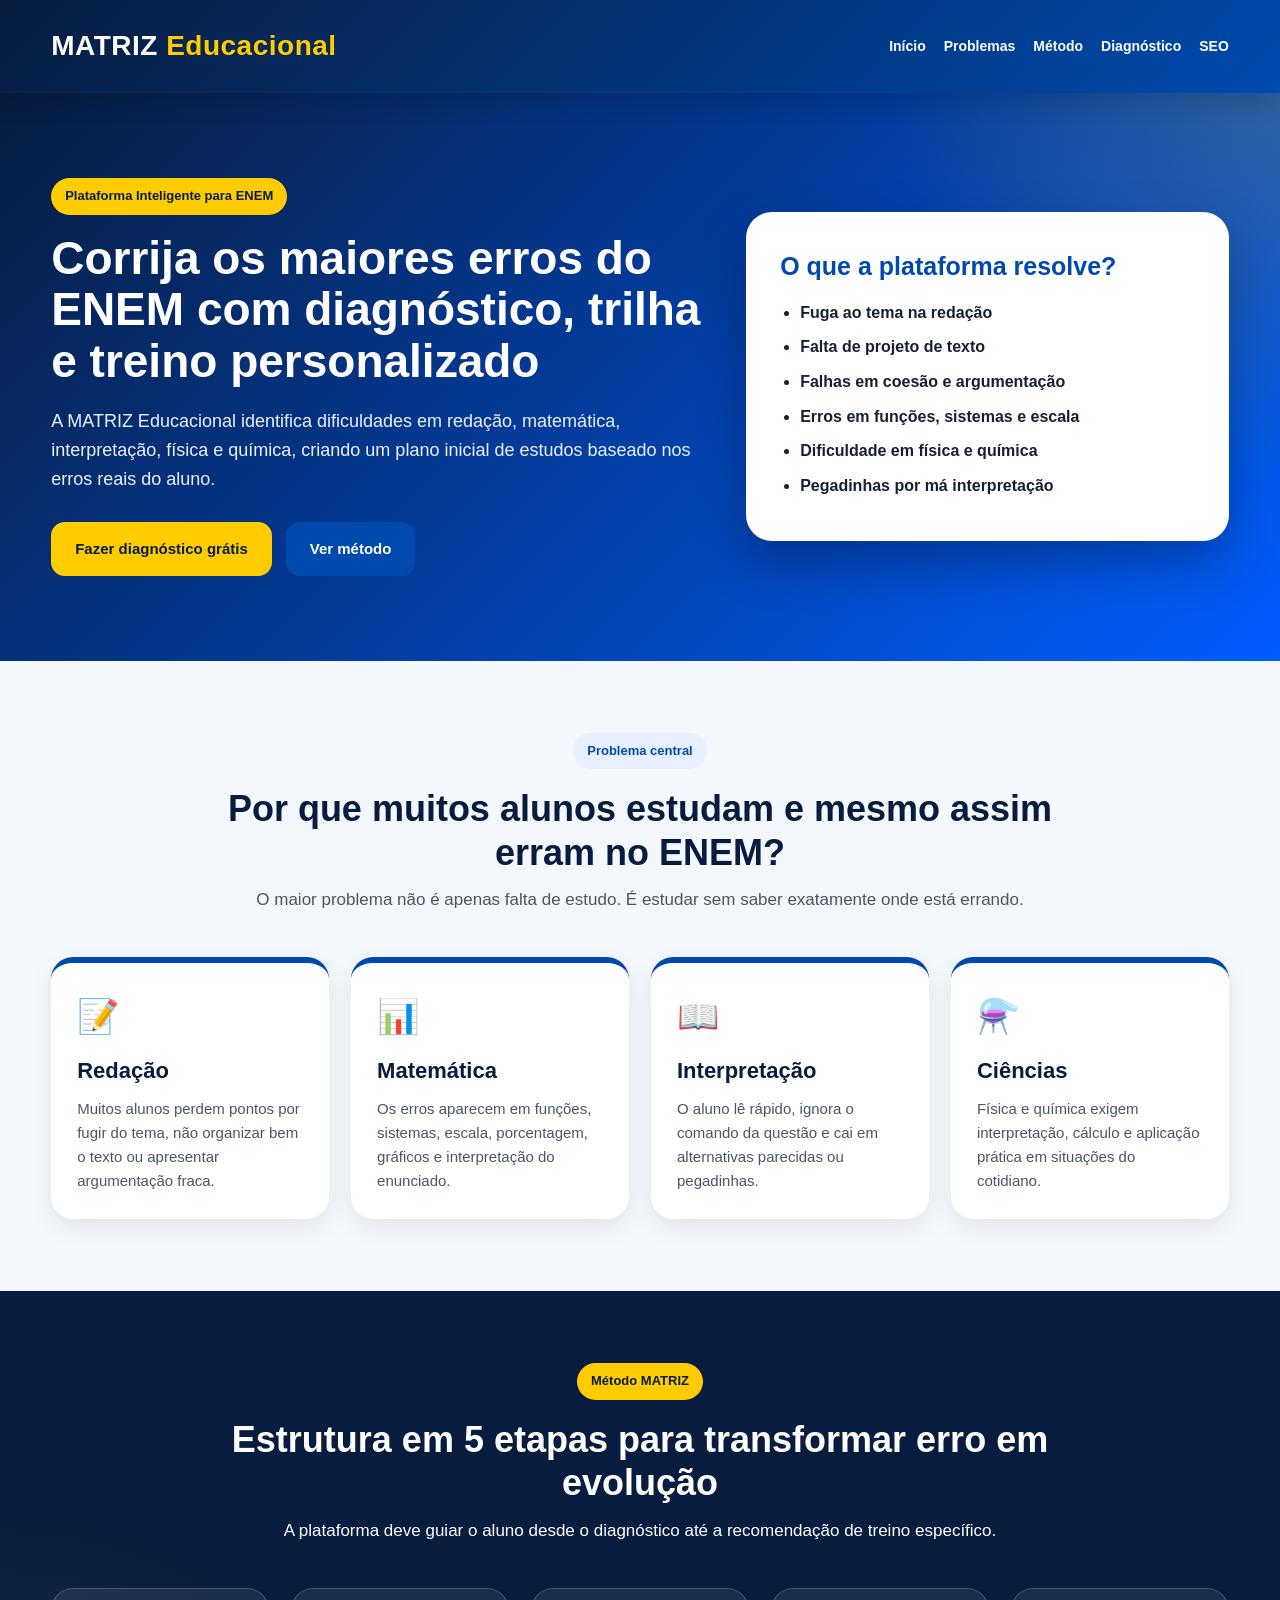
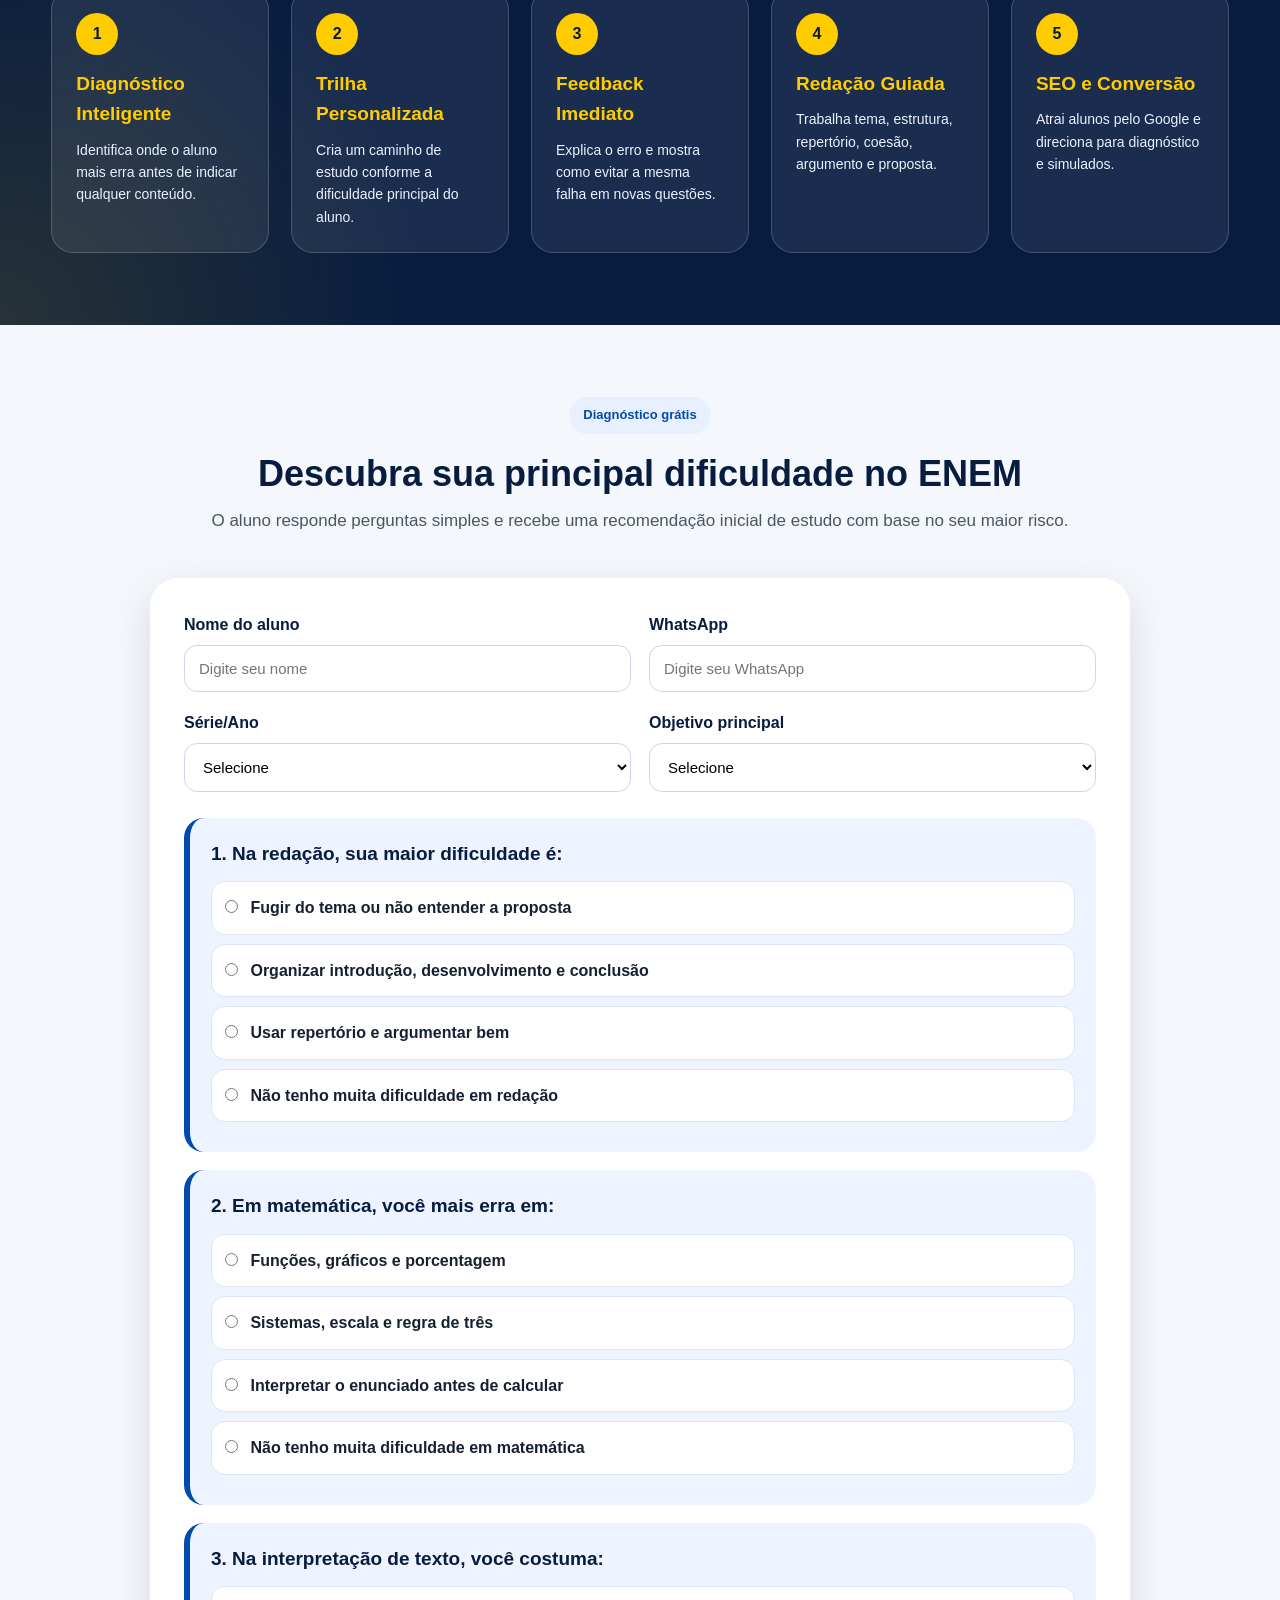
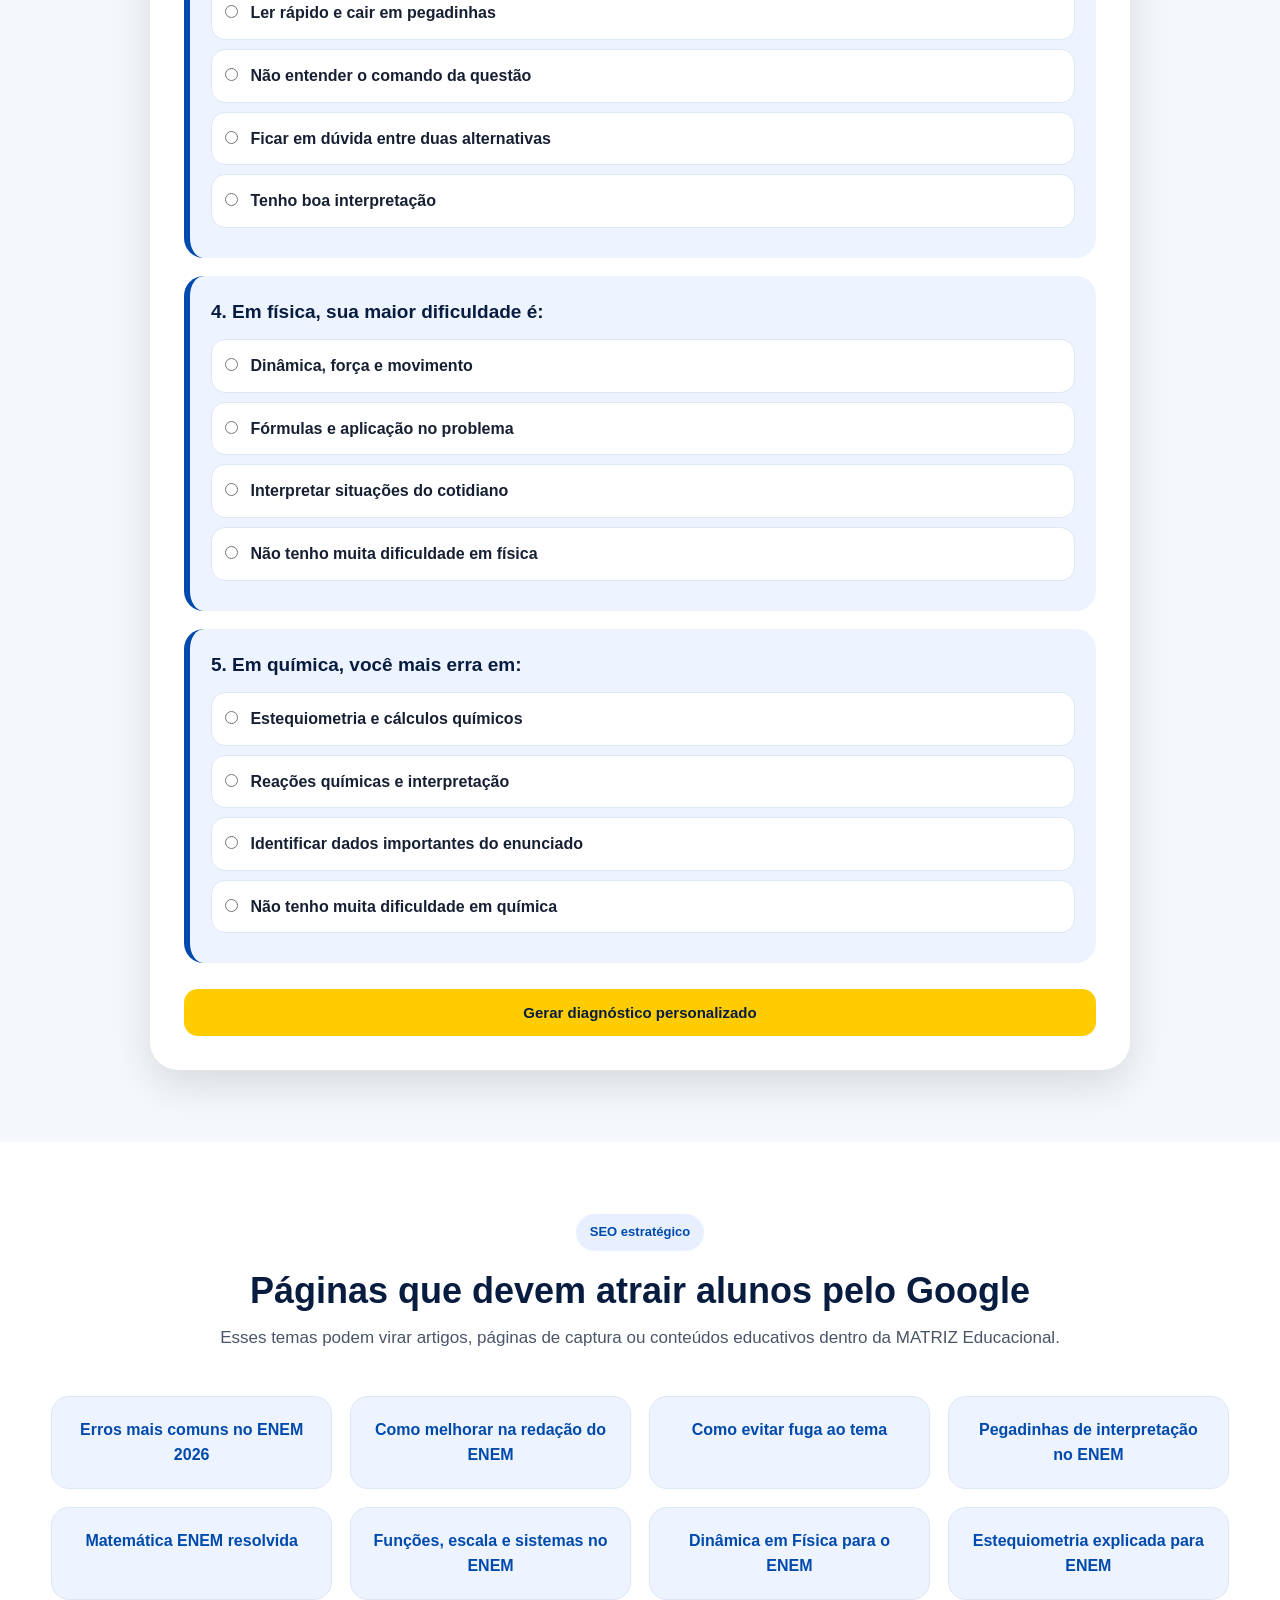
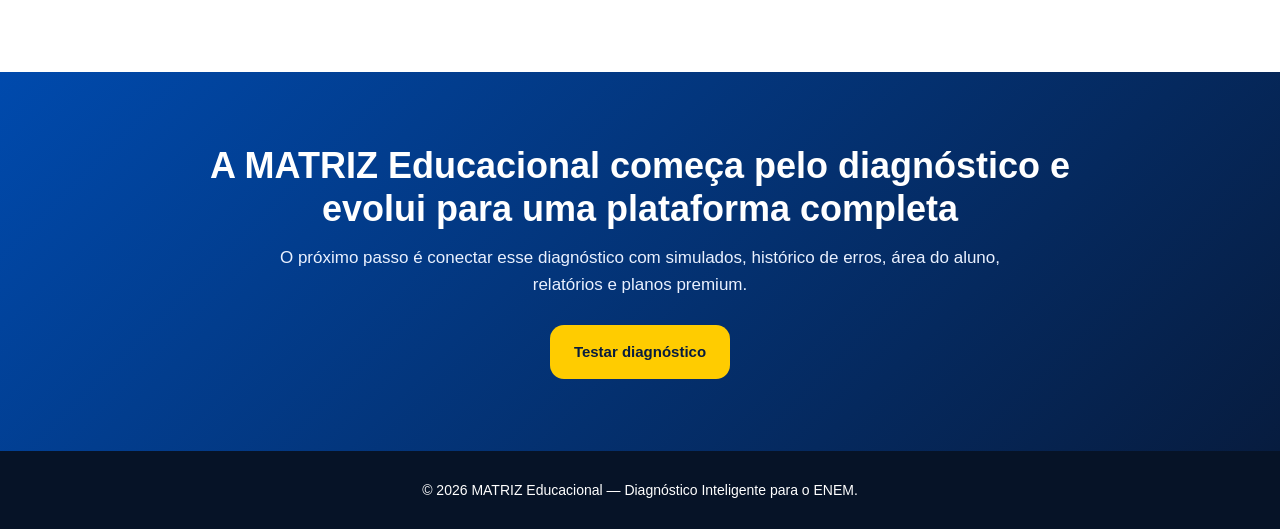
==== index.html @ 7236ed60 "Add files via upload" ====
<!DOCTYPE html>
<html lang="pt-BR">
<head>
  <meta charset="UTF-8" />
  <meta name="viewport" content="width=device-width, initial-scale=1.0" />

  <title>MATRIZ Educacional | Diagnóstico Inteligente ENEM</title>

  <meta name="description" content="MATRIZ Educacional: plataforma de diagnóstico inteligente para corrigir erros no ENEM em redação, matemática, interpretação, física e química." />
  <meta name="keywords" content="ENEM, redação ENEM, diagnóstico ENEM, simulados ENEM, matemática ENEM, plataforma de estudos, MATRIZ Educacional" />
  <meta name="author" content="MATRIZ Educacional" />

  <link rel="stylesheet" href="style.css" />
</head>

<body>

  <header class="topo">
    <div class="container topo-conteudo">
      <div class="logo">
        MATRIZ <span>Educacional</span>
      </div>

      <nav class="menu">
        <a href="#inicio">Início</a>
        <a href="#problemas">Problemas</a>
        <a href="#metodo">Método</a>
        <a href="#diagnostico">Diagnóstico</a>
        <a href="#seo">SEO</a>
      </nav>
    </div>
  </header>

  <main>

    <section class="hero" id="inicio">
      <div class="container hero-grid">

        <div class="hero-texto">
          <span class="tag">Plataforma Inteligente para ENEM</span>

          <h1>
            Corrija os maiores erros do ENEM com diagnóstico, trilha e treino personalizado
          </h1>

          <p>
            A MATRIZ Educacional identifica dificuldades em redação, matemática,
            interpretação, física e química, criando um plano inicial de estudos
            baseado nos erros reais do aluno.
          </p>

          <div class="hero-botoes">
            <a href="#diagnostico" class="btn btn-principal">
              Fazer diagnóstico grátis
            </a>

            <a href="#metodo" class="btn btn-secundario">
              Ver método
            </a>
          </div>
        </div>

        <div class="hero-card">
          <h2>O que a plataforma resolve?</h2>

          <ul>
            <li>Fuga ao tema na redação</li>
            <li>Falta de projeto de texto</li>
            <li>Falhas em coesão e argumentação</li>
            <li>Erros em funções, sistemas e escala</li>
            <li>Dificuldade em física e química</li>
            <li>Pegadinhas por má interpretação</li>
          </ul>
        </div>

      </div>
    </section>

    <section class="secao" id="problemas">
      <div class="container">

        <div class="titulo-secao">
          <span class="tag tag-azul">Problema central</span>
          <h2>Por que muitos alunos estudam e mesmo assim erram no ENEM?</h2>
          <p>
            O maior problema não é apenas falta de estudo. É estudar sem saber
            exatamente onde está errando.
          </p>
        </div>

        <div class="cards-grid quatro-colunas">

          <article class="card">
            <div class="icone">📝</div>
            <h3>Redação</h3>
            <p>
              Muitos alunos perdem pontos por fugir do tema, não organizar bem
              o texto ou apresentar argumentação fraca.
            </p>
          </article>

          <article class="card">
            <div class="icone">📊</div>
            <h3>Matemática</h3>
            <p>
              Os erros aparecem em funções, sistemas, escala, porcentagem,
              gráficos e interpretação do enunciado.
            </p>
          </article>

          <article class="card">
            <div class="icone">📖</div>
            <h3>Interpretação</h3>
            <p>
              O aluno lê rápido, ignora o comando da questão e cai em alternativas
              parecidas ou pegadinhas.
            </p>
          </article>

          <article class="card">
            <div class="icone">⚗️</div>
            <h3>Ciências</h3>
            <p>
              Física e química exigem interpretação, cálculo e aplicação prática
              em situações do cotidiano.
            </p>
          </article>

        </div>

      </div>
    </section>

    <section class="secao secao-escura" id="metodo">
      <div class="container">

        <div class="titulo-secao claro">
          <span class="tag tag-amarela">Método MATRIZ</span>
          <h2>Estrutura em 5 etapas para transformar erro em evolução</h2>
          <p>
            A plataforma deve guiar o aluno desde o diagnóstico até a recomendação
            de treino específico.
          </p>
        </div>

        <div class="cards-grid cinco-colunas">

          <article class="card-metodo">
            <span>1</span>
            <h3>Diagnóstico Inteligente</h3>
            <p>
              Identifica onde o aluno mais erra antes de indicar qualquer conteúdo.
            </p>
          </article>

          <article class="card-metodo">
            <span>2</span>
            <h3>Trilha Personalizada</h3>
            <p>
              Cria um caminho de estudo conforme a dificuldade principal do aluno.
            </p>
          </article>

          <article class="card-metodo">
            <span>3</span>
            <h3>Feedback Imediato</h3>
            <p>
              Explica o erro e mostra como evitar a mesma falha em novas questões.
            </p>
          </article>

          <article class="card-metodo">
            <span>4</span>
            <h3>Redação Guiada</h3>
            <p>
              Trabalha tema, estrutura, repertório, coesão, argumento e proposta.
            </p>
          </article>

          <article class="card-metodo">
            <span>5</span>
            <h3>SEO e Conversão</h3>
            <p>
              Atrai alunos pelo Google e direciona para diagnóstico e simulados.
            </p>
          </article>

        </div>

      </div>
    </section>

    <section class="secao" id="diagnostico">
      <div class="container">

        <div class="titulo-secao">
          <span class="tag tag-azul">Diagnóstico grátis</span>
          <h2>Descubra sua principal dificuldade no ENEM</h2>
          <p>
            O aluno responde perguntas simples e recebe uma recomendação inicial
            de estudo com base no seu maior risco.
          </p>
        </div>

        <div class="diagnostico-box">

          <div class="form-grid">

            <div class="campo">
              <label for="nome">Nome do aluno</label>
              <input type="text" id="nome" placeholder="Digite seu nome" />
            </div>

            <div class="campo">
              <label for="whatsapp">WhatsApp</label>
              <input type="text" id="whatsapp" placeholder="Digite seu WhatsApp" />
            </div>

            <div class="campo">
              <label for="serie">Série/Ano</label>
              <select id="serie">
                <option value="">Selecione</option>
                <option value="1º ano do Ensino Médio">1º ano do Ensino Médio</option>
                <option value="2º ano do Ensino Médio">2º ano do Ensino Médio</option>
                <option value="3º ano do Ensino Médio">3º ano do Ensino Médio</option>
                <option value="Já concluí o Ensino Médio">Já concluí o Ensino Médio</option>
              </select>
            </div>

            <div class="campo">
              <label for="meta">Objetivo principal</label>
              <select id="meta">
                <option value="">Selecione</option>
                <option value="ENEM">ENEM</option>
                <option value="SISU">SISU</option>
                <option value="PROUNI">PROUNI</option>
                <option value="FIES">FIES</option>
                <option value="Melhorar redação">Melhorar redação</option>
              </select>
            </div>

          </div>

          <div class="pergunta">
            <h3>1. Na redação, sua maior dificuldade é:</h3>

            <label>
              <input type="radio" name="redacao" value="redacao" />
              Fugir do tema ou não entender a proposta
            </label>

            <label>
              <input type="radio" name="redacao" value="redacao" />
              Organizar introdução, desenvolvimento e conclusão
            </label>

            <label>
              <input type="radio" name="redacao" value="redacao" />
              Usar repertório e argumentar bem
            </label>

            <label>
              <input type="radio" name="redacao" value="ok" />
              Não tenho muita dificuldade em redação
            </label>
          </div>

          <div class="pergunta">
            <h3>2. Em matemática, você mais erra em:</h3>

            <label>
              <input type="radio" name="matematica" value="matematica" />
              Funções, gráficos e porcentagem
            </label>

            <label>
              <input type="radio" name="matematica" value="matematica" />
              Sistemas, escala e regra de três
            </label>

            <label>
              <input type="radio" name="matematica" value="matematica" />
              Interpretar o enunciado antes de calcular
            </label>

            <label>
              <input type="radio" name="matematica" value="ok" />
              Não tenho muita dificuldade em matemática
            </label>
          </div>

          <div class="pergunta">
            <h3>3. Na interpretação de texto, você costuma:</h3>

            <label>
              <input type="radio" name="interpretacao" value="interpretacao" />
              Ler rápido e cair em pegadinhas
            </label>

            <label>
              <input type="radio" name="interpretacao" value="interpretacao" />
              Não entender o comando da questão
            </label>

            <label>
              <input type="radio" name="interpretacao" value="interpretacao" />
              Ficar em dúvida entre duas alternativas
            </label>

            <label>
              <input type="radio" name="interpretacao" value="ok" />
              Tenho boa interpretação
            </label>
          </div>

          <div class="pergunta">
            <h3>4. Em física, sua maior dificuldade é:</h3>

            <label>
              <input type="radio" name="fisica" value="fisica" />
              Dinâmica, força e movimento
            </label>

            <label>
              <input type="radio" name="fisica" value="fisica" />
              Fórmulas e aplicação no problema
            </label>

            <label>
              <input type="radio" name="fisica" value="fisica" />
              Interpretar situações do cotidiano
            </label>

            <label>
              <input type="radio" name="fisica" value="ok" />
              Não tenho muita dificuldade em física
            </label>
          </div>

          <div class="pergunta">
            <h3>5. Em química, você mais erra em:</h3>

            <label>
              <input type="radio" name="quimica" value="quimica" />
              Estequiometria e cálculos químicos
            </label>

            <label>
              <input type="radio" name="quimica" value="quimica" />
              Reações químicas e interpretação
            </label>

            <label>
              <input type="radio" name="quimica" value="quimica" />
              Identificar dados importantes do enunciado
            </label>

            <label>
              <input type="radio" name="quimica" value="ok" />
              Não tenho muita dificuldade em química
            </label>
          </div>

          <button class="btn btn-principal btn-cheio" onclick="gerarResultado()">
            Gerar diagnóstico personalizado
          </button>

          <div id="resultado" class="resultado"></div>

        </div>

      </div>
    </section>

    <section class="secao secao-clara" id="seo">
      <div class="container">

        <div class="titulo-secao">
          <span class="tag tag-azul">SEO estratégico</span>
          <h2>Páginas que devem atrair alunos pelo Google</h2>
          <p>
            Esses temas podem virar artigos, páginas de captura ou conteúdos
            educativos dentro da MATRIZ Educacional.
          </p>
        </div>

        <div class="seo-grid">

          <div class="seo-card">Erros mais comuns no ENEM 2026</div>
          <div class="seo-card">Como melhorar na redação do ENEM</div>
          <div class="seo-card">Como evitar fuga ao tema</div>
          <div class="seo-card">Pegadinhas de interpretação no ENEM</div>
          <div class="seo-card">Matemática ENEM resolvida</div>
          <div class="seo-card">Funções, escala e sistemas no ENEM</div>
          <div class="seo-card">Dinâmica em Física para o ENEM</div>
          <div class="seo-card">Estequiometria explicada para ENEM</div>

        </div>

      </div>
    </section>

    <section class="cta-final">
      <div class="container">
        <h2>A MATRIZ Educacional começa pelo diagnóstico e evolui para uma plataforma completa</h2>

        <p>
          O próximo passo é conectar esse diagnóstico com simulados, histórico de erros,
          área do aluno, relatórios e planos premium.
        </p>

        <a href="#diagnostico" class="btn btn-principal">
          Testar diagnóstico
        </a>
      </div>
    </section>

  </main>

  <footer class="rodape">
    <div class="container">
      <p>© 2026 MATRIZ Educacional — Diagnóstico Inteligente para o ENEM.</p>
    </div>
  </footer>

  <script src="script.js"></script>
</body>
</html>
---- style.css ----
* {
  margin: 0;
  padding: 0;
  box-sizing: border-box;
  font-family: Arial, Helvetica, sans-serif;
}

html {
  scroll-behavior: smooth;
}

body {
  background: #f4f7fb;
  color: #172033;
  line-height: 1.6;
}

.container {
  width: 92%;
  max-width: 1180px;
  margin: 0 auto;
}

.topo {
  background: linear-gradient(135deg, #071c3f, #004aad);
  color: #fff;
  padding: 24px 0;
  position: sticky;
  top: 0;
  z-index: 100;
  box-shadow: 0 8px 24px rgba(0, 0, 0, 0.16);
}

.topo-conteudo {
  display: flex;
  justify-content: space-between;
  align-items: center;
  gap: 22px;
  flex-wrap: wrap;
}

.logo {
  font-size: 28px;
  font-weight: 900;
  letter-spacing: 0.5px;
}

.logo span {
  color: #ffcc00;
}

.menu {
  display: flex;
  align-items: center;
  gap: 18px;
  flex-wrap: wrap;
}

.menu a {
  color: #fff;
  text-decoration: none;
  font-size: 14px;
  font-weight: 800;
  transition: 0.2s;
}

.menu a:hover {
  color: #ffcc00;
}

.hero {
  background:
    radial-gradient(circle at top right, rgba(255, 204, 0, 0.18), transparent 28%),
    linear-gradient(135deg, #071c3f, #005eff);
  color: #fff;
  padding: 85px 0;
}

.hero-grid {
  display: grid;
  grid-template-columns: 1.15fr 0.85fr;
  gap: 42px;
  align-items: center;
}

.tag {
  display: inline-block;
  background: #ffcc00;
  color: #071c3f;
  padding: 8px 14px;
  border-radius: 999px;
  font-size: 13px;
  font-weight: 900;
  margin-bottom: 18px;
}

.tag-azul {
  background: #e8f0ff;
  color: #004aad;
}

.tag-amarela {
  background: #ffcc00;
  color: #071c3f;
}

.hero h1 {
  font-size: 46px;
  line-height: 1.12;
  margin-bottom: 20px;
  max-width: 820px;
}

.hero p {
  color: #eaf1ff;
  font-size: 18px;
  margin-bottom: 28px;
  max-width: 720px;
}

.hero-botoes,
.acoes {
  display: flex;
  gap: 14px;
  flex-wrap: wrap;
}

.btn {
  display: inline-block;
  padding: 15px 24px;
  border-radius: 14px;
  text-decoration: none;
  border: none;
  cursor: pointer;
  font-weight: 900;
  font-size: 15px;
  transition: 0.22s;
  text-align: center;
}

.btn:hover {
  transform: translateY(-3px);
  box-shadow: 0 12px 24px rgba(0, 0, 0, 0.18);
}

.btn-principal {
  background: #ffcc00;
  color: #071c3f;
}

.btn-secundario {
  background: #004aad;
  color: #fff;
}

.btn-whatsapp {
  background: #25d366;
  color: #fff;
}

.btn-cheio {
  width: 100%;
  margin-top: 8px;
}

.hero-card {
  background: #fff;
  color: #172033;
  padding: 34px;
  border-radius: 26px;
  box-shadow: 0 22px 50px rgba(0, 0, 0, 0.28);
}

.hero-card h2 {
  color: #004aad;
  font-size: 25px;
  margin-bottom: 14px;
}

.hero-card ul {
  padding-left: 20px;
}

.hero-card li {
  margin-bottom: 9px;
  font-weight: 700;
}

.secao {
  padding: 72px 0;
}

.secao-clara {
  background: #fff;
}

.secao-escura {
  background:
    radial-gradient(circle at bottom left, rgba(255, 204, 0, 0.13), transparent 30%),
    #071c3f;
  color: #fff;
}

.titulo-secao {
  text-align: center;
  max-width: 880px;
  margin: 0 auto 44px;
}

.titulo-secao h2 {
  color: #071c3f;
  font-size: 36px;
  line-height: 1.2;
  margin-bottom: 12px;
}

.titulo-secao p {
  color: #4a5568;
  font-size: 17px;
}

.titulo-secao.claro h2,
.titulo-secao.claro p {
  color: #fff;
}

.cards-grid {
  display: grid;
  gap: 22px;
}

.quatro-colunas {
  grid-template-columns: repeat(4, 1fr);
}

.cinco-colunas {
  grid-template-columns: repeat(5, 1fr);
}

.card {
  background: #fff;
  padding: 26px;
  border-radius: 22px;
  box-shadow: 0 9px 26px rgba(0, 0, 0, 0.08);
  border-top: 6px solid #004aad;
  transition: 0.25s;
}

.card:hover,
.card-metodo:hover,
.seo-card:hover {
  transform: translateY(-6px);
}

.icone {
  font-size: 34px;
  margin-bottom: 10px;
}

.card h3 {
  color: #071c3f;
  font-size: 22px;
  margin-bottom: 9px;
}

.card p {
  color: #4a5568;
  font-size: 15px;
}

.card-metodo {
  background: rgba(255, 255, 255, 0.08);
  padding: 24px;
  border-radius: 22px;
  border: 1px solid rgba(255, 255, 255, 0.18);
  transition: 0.25s;
}

.card-metodo span {
  width: 42px;
  height: 42px;
  background: #ffcc00;
  color: #071c3f;
  border-radius: 50%;
  display: flex;
  align-items: center;
  justify-content: center;
  font-weight: 900;
  margin-bottom: 14px;
}

.card-metodo h3 {
  color: #ffcc00;
  font-size: 19px;
  margin-bottom: 9px;
}

.card-metodo p {
  color: #eaf1ff;
  font-size: 14px;
}

.diagnostico-box {
  background: #fff;
  padding: 34px;
  border-radius: 28px;
  box-shadow: 0 14px 42px rgba(0, 0, 0, 0.12);
  max-width: 980px;
  margin: 0 auto;
}

.form-grid {
  display: grid;
  grid-template-columns: repeat(2, 1fr);
  gap: 18px;
  margin-bottom: 26px;
}

.campo label,
.pergunta h3 {
  color: #071c3f;
  font-weight: 900;
}

.campo label {
  display: block;
  margin-bottom: 7px;
}

input,
select {
  width: 100%;
  padding: 14px;
  border: 1px solid #ccd6e5;
  border-radius: 13px;
  font-size: 15px;
  outline: none;
  background: #fff;
}

input:focus,
select:focus {
  border-color: #004aad;
  box-shadow: 0 0 0 3px rgba(0, 74, 173, 0.12);
}

.pergunta {
  background: #eef4ff;
  padding: 21px;
  border-radius: 20px;
  margin-bottom: 18px;
  border-left: 6px solid #004aad;
}

.pergunta h3 {
  font-size: 19px;
  margin-bottom: 12px;
}

.pergunta label {
  display: block;
  background: #fff;
  padding: 13px;
  border-radius: 14px;
  margin: 9px 0;
  cursor: pointer;
  font-weight: 700;
  color: #172033;
  border: 1px solid #dce6f5;
  transition: 0.18s;
}

.pergunta label:hover {
  border-color: #004aad;
  background: #f8fbff;
}

.pergunta input {
  width: auto;
  margin-right: 8px;
}

.resultado {
  display: none;
  margin-top: 28px;
  background: #f4f7fb;
  border: 2px solid #004aad;
  border-radius: 24px;
  padding: 28px;
}

.resultado h2 {
  color: #004aad;
  font-size: 28px;
  margin-bottom: 16px;
}

.resultado-card {
  background: #fff;
  border-radius: 18px;
  padding: 20px;
  margin: 15px 0;
  box-shadow: 0 7px 20px rgba(0, 0, 0, 0.08);
}

.resultado-card.destaque {
  border-left: 6px solid #ffcc00;
}

.resultado-card h3 {
  color: #071c3f;
  margin-bottom: 8px;
}

.resultado-card p {
  color: #374151;
}

.barra-preparo {
  width: 100%;
  background: #dce6f5;
  border-radius: 999px;
  overflow: hidden;
  margin: 14px 0 8px;
  height: 32px;
  border: 1px solid #c5d4ec;
}

.barra-preparo-interna {
  height: 100%;
  background: linear-gradient(135deg, #ffcc00, #ff9f00);
  color: #071c3f;
  font-weight: 900;
  display: flex;
  align-items: center;
  justify-content: center;
  min-width: 45px;
  transition: width 0.6s ease;
}

.texto-pequeno {
  font-size: 13px;
  color: #667085;
  margin-top: 6px;
}

.alerta {
  background: #fff3cd;
  color: #5c4200;
  padding: 18px;
  border-left: 6px solid #ffcc00;
  border-radius: 15px;
  font-weight: 800;
  margin: 18px 0;
}

.seo-grid {
  display: grid;
  grid-template-columns: repeat(4, 1fr);
  gap: 18px;
}

.seo-card {
  background: #eef4ff;
  color: #004aad;
  padding: 20px;
  border-radius: 18px;
  font-weight: 900;
  text-align: center;
  transition: 0.25s;
  border: 1px solid #dce6f5;
}

.cta-final {
  background: linear-gradient(135deg, #004aad, #071c3f);
  color: #fff;
  text-align: center;
  padding: 72px 0;
}

.cta-final h2 {
  font-size: 36px;
  line-height: 1.2;
  max-width: 920px;
  margin: 0 auto 14px;
}

.cta-final p {
  color: #eaf1ff;
  font-size: 17px;
  max-width: 780px;
  margin: 0 auto 26px;
}

.rodape {
  background: #061327;
  color: #fff;
  text-align: center;
  padding: 28px 0;
  font-size: 14px;
}

@media (max-width: 1050px) {
  .hero-grid {
    grid-template-columns: 1fr;
  }

  .quatro-colunas,
  .cinco-colunas,
  .seo-grid {
    grid-template-columns: repeat(2, 1fr);
  }

  .hero h1 {
    font-size: 40px;
  }
}

@media (max-width: 700px) {
  .topo-conteudo {
    justify-content: center;
    text-align: center;
  }

  .menu {
    justify-content: center;
  }

  .hero {
    padding: 64px 0;
  }

  .hero h1 {
    font-size: 33px;
  }

  .hero p {
    font-size: 16px;
  }

  .secao {
    padding: 56px 0;
  }

  .titulo-secao h2,
  .cta-final h2 {
    font-size: 29px;
  }

  .quatro-colunas,
  .cinco-colunas,
  .seo-grid,
  .form-grid {
    grid-template-columns: 1fr;
  }

  .diagnostico-box,
  .hero-card {
    padding: 24px;
  }

  .btn {
    width: 100%;
  }

  .hero-botoes,
  .acoes {
    width: 100%;
  }
}
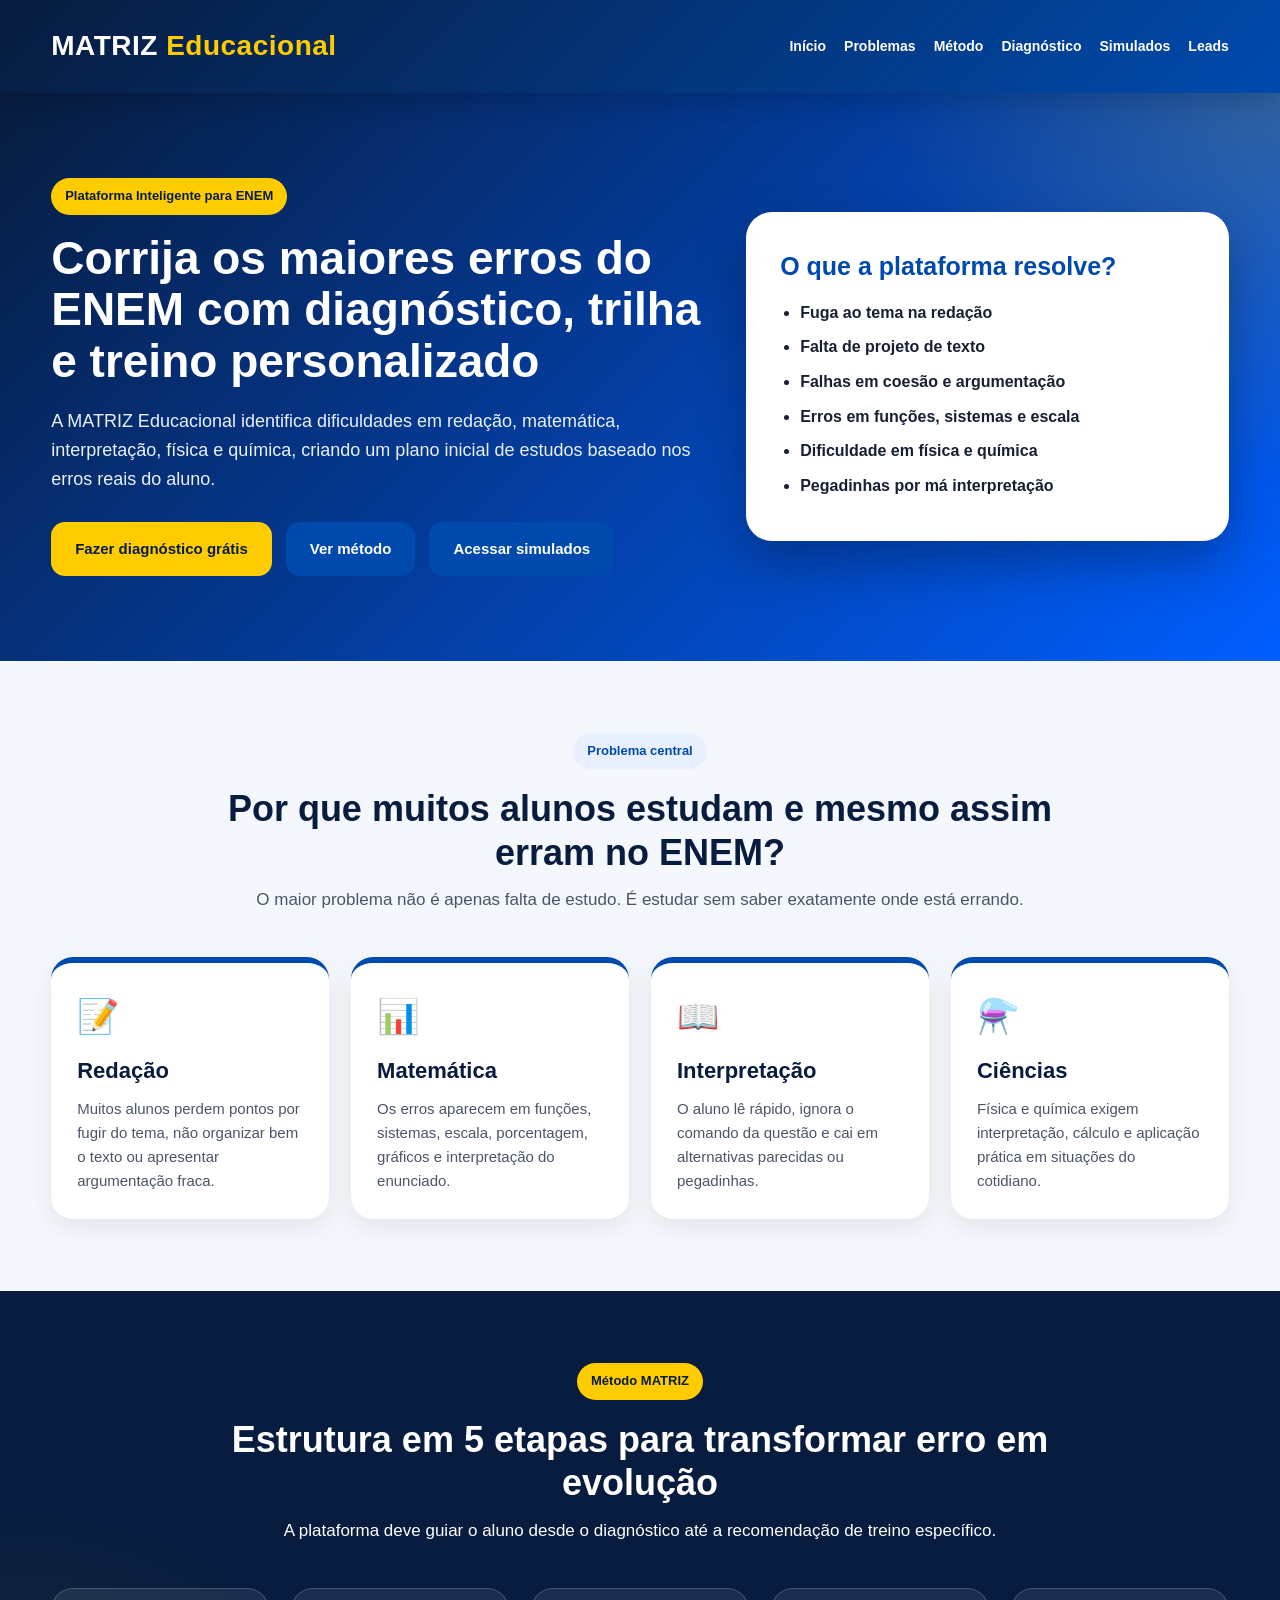
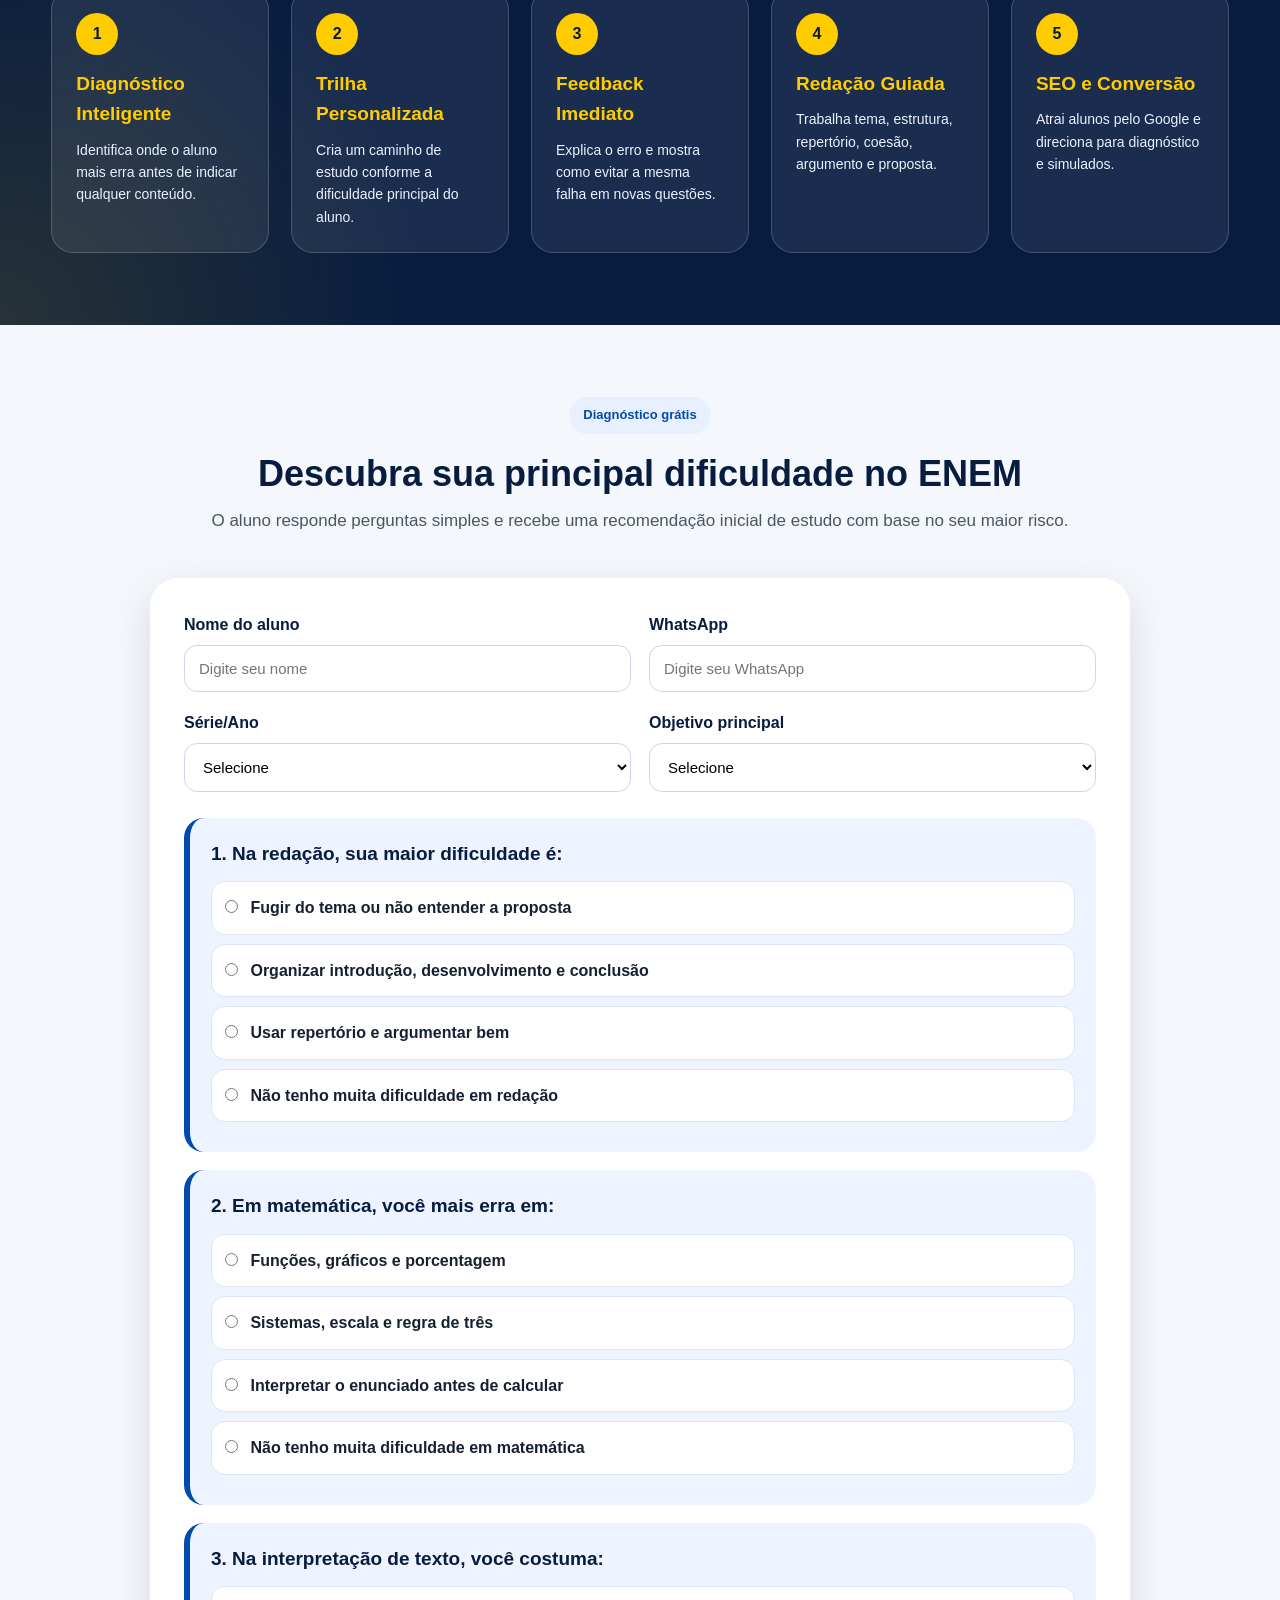
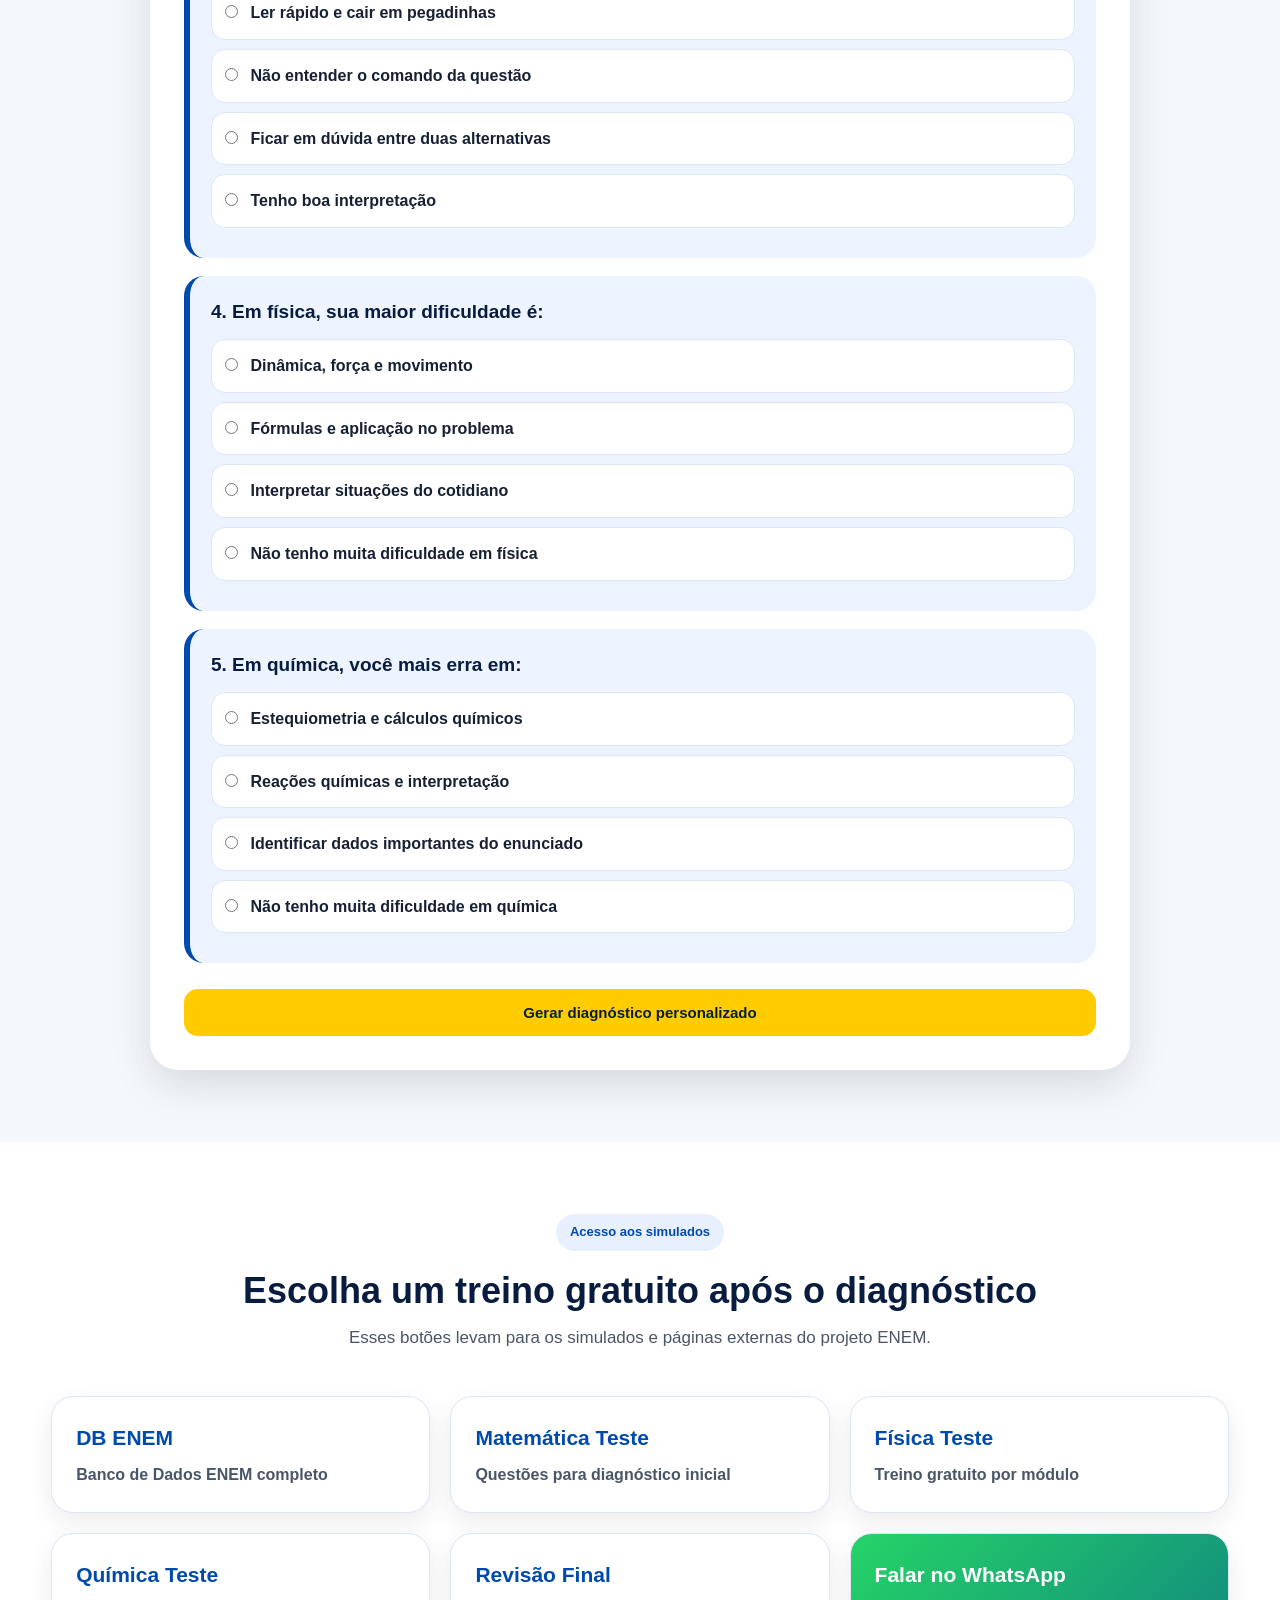
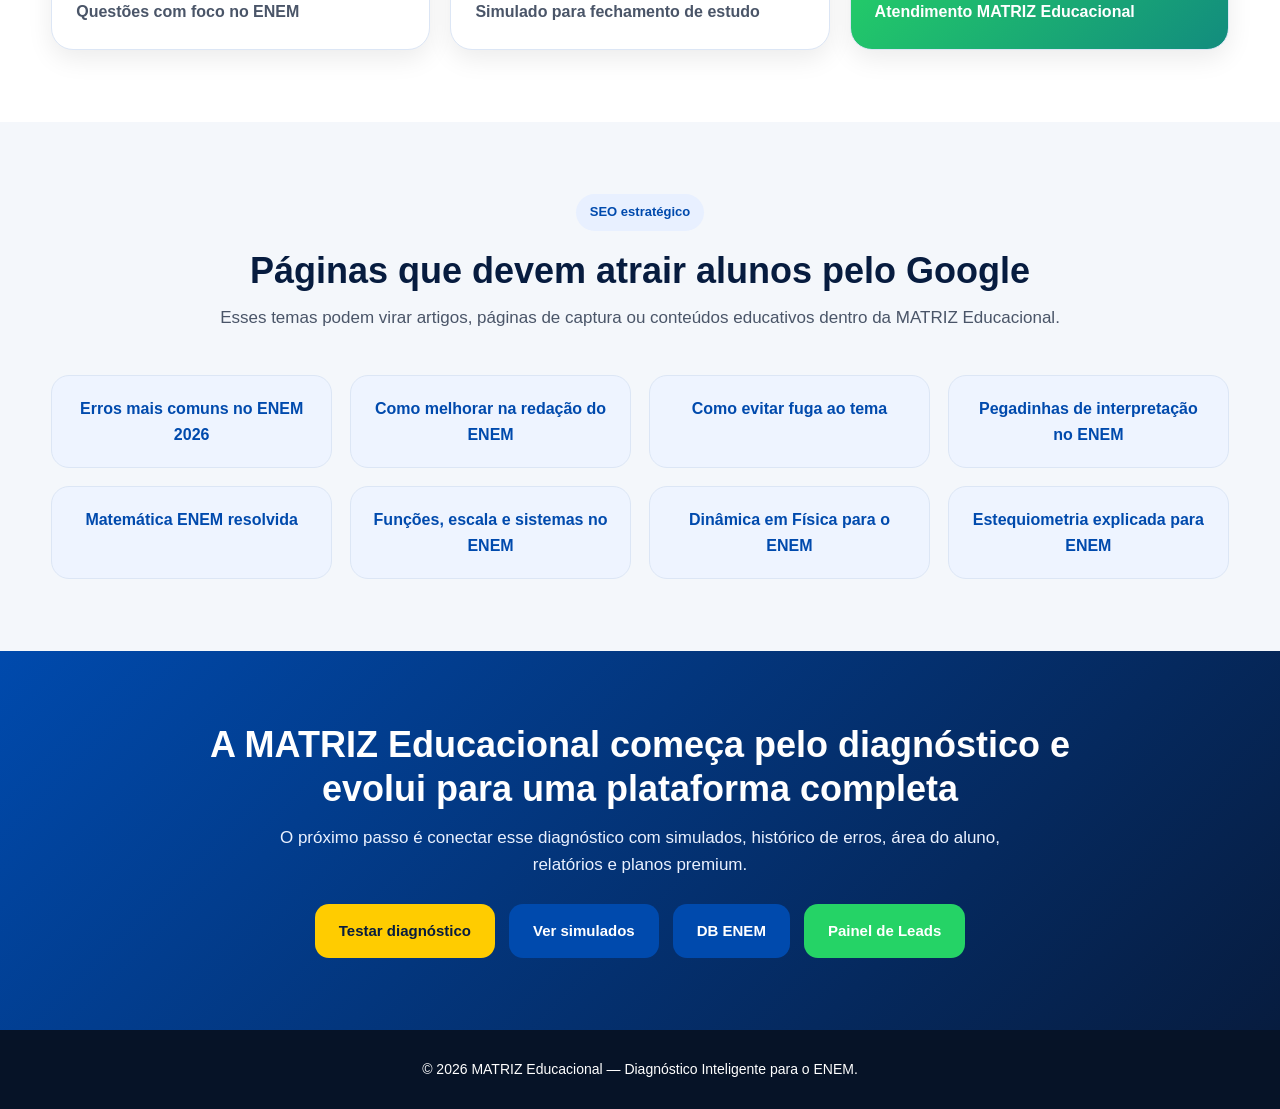
==== commit 7075529d: "Add files via upload" ====
--- a/index.html
+++ b/index.html
@@ -1,428 +1,479 @@
-<!DOCTYPE html>
-<html lang="pt-BR">
-<head>
-  <meta charset="UTF-8" />
-  <meta name="viewport" content="width=device-width, initial-scale=1.0" />
-
-  <title>MATRIZ Educacional | Diagnóstico Inteligente ENEM</title>
-
-  <meta name="description" content="MATRIZ Educacional: plataforma de diagnóstico inteligente para corrigir erros no ENEM em redação, matemática, interpretação, física e química." />
-  <meta name="keywords" content="ENEM, redação ENEM, diagnóstico ENEM, simulados ENEM, matemática ENEM, plataforma de estudos, MATRIZ Educacional" />
-  <meta name="author" content="MATRIZ Educacional" />
-
-  <link rel="stylesheet" href="style.css" />
-</head>
-
-<body>
-
-  <header class="topo">
-    <div class="container topo-conteudo">
-      <div class="logo">
-        MATRIZ <span>Educacional</span>
-      </div>
-
-      <nav class="menu">
-        <a href="#inicio">Início</a>
-        <a href="#problemas">Problemas</a>
-        <a href="#metodo">Método</a>
-        <a href="#diagnostico">Diagnóstico</a>
-        <a href="#seo">SEO</a>
-      </nav>
-    </div>
-  </header>
-
-  <main>
-
-    <section class="hero" id="inicio">
-      <div class="container hero-grid">
-
-        <div class="hero-texto">
-          <span class="tag">Plataforma Inteligente para ENEM</span>
-
-          <h1>
-            Corrija os maiores erros do ENEM com diagnóstico, trilha e treino personalizado
-          </h1>
-
-          <p>
-            A MATRIZ Educacional identifica dificuldades em redação, matemática,
-            interpretação, física e química, criando um plano inicial de estudos
-            baseado nos erros reais do aluno.
-          </p>
-
-          <div class="hero-botoes">
-            <a href="#diagnostico" class="btn btn-principal">
-              Fazer diagnóstico grátis
-            </a>
-
-            <a href="#metodo" class="btn btn-secundario">
-              Ver método
-            </a>
-          </div>
-        </div>
-
-        <div class="hero-card">
-          <h2>O que a plataforma resolve?</h2>
-
-          <ul>
-            <li>Fuga ao tema na redação</li>
-            <li>Falta de projeto de texto</li>
-            <li>Falhas em coesão e argumentação</li>
-            <li>Erros em funções, sistemas e escala</li>
-            <li>Dificuldade em física e química</li>
-            <li>Pegadinhas por má interpretação</li>
-          </ul>
-        </div>
-
-      </div>
-    </section>
-
-    <section class="secao" id="problemas">
-      <div class="container">
-
-        <div class="titulo-secao">
-          <span class="tag tag-azul">Problema central</span>
-          <h2>Por que muitos alunos estudam e mesmo assim erram no ENEM?</h2>
-          <p>
-            O maior problema não é apenas falta de estudo. É estudar sem saber
-            exatamente onde está errando.
-          </p>
-        </div>
-
-        <div class="cards-grid quatro-colunas">
-
-          <article class="card">
-            <div class="icone">📝</div>
-            <h3>Redação</h3>
-            <p>
-              Muitos alunos perdem pontos por fugir do tema, não organizar bem
-              o texto ou apresentar argumentação fraca.
-            </p>
-          </article>
-
-          <article class="card">
-            <div class="icone">📊</div>
-            <h3>Matemática</h3>
-            <p>
-              Os erros aparecem em funções, sistemas, escala, porcentagem,
-              gráficos e interpretação do enunciado.
-            </p>
-          </article>
-
-          <article class="card">
-            <div class="icone">📖</div>
-            <h3>Interpretação</h3>
-            <p>
-              O aluno lê rápido, ignora o comando da questão e cai em alternativas
-              parecidas ou pegadinhas.
-            </p>
-          </article>
-
-          <article class="card">
-            <div class="icone">⚗️</div>
-            <h3>Ciências</h3>
-            <p>
-              Física e química exigem interpretação, cálculo e aplicação prática
-              em situações do cotidiano.
-            </p>
-          </article>
-
-        </div>
-
-      </div>
-    </section>
-
-    <section class="secao secao-escura" id="metodo">
-      <div class="container">
-
-        <div class="titulo-secao claro">
-          <span class="tag tag-amarela">Método MATRIZ</span>
-          <h2>Estrutura em 5 etapas para transformar erro em evolução</h2>
-          <p>
-            A plataforma deve guiar o aluno desde o diagnóstico até a recomendação
-            de treino específico.
-          </p>
-        </div>
-
-        <div class="cards-grid cinco-colunas">
-
-          <article class="card-metodo">
-            <span>1</span>
-            <h3>Diagnóstico Inteligente</h3>
-            <p>
-              Identifica onde o aluno mais erra antes de indicar qualquer conteúdo.
-            </p>
-          </article>
-
-          <article class="card-metodo">
-            <span>2</span>
-            <h3>Trilha Personalizada</h3>
-            <p>
-              Cria um caminho de estudo conforme a dificuldade principal do aluno.
-            </p>
-          </article>
-
-          <article class="card-metodo">
-            <span>3</span>
-            <h3>Feedback Imediato</h3>
-            <p>
-              Explica o erro e mostra como evitar a mesma falha em novas questões.
-            </p>
-          </article>
-
-          <article class="card-metodo">
-            <span>4</span>
-            <h3>Redação Guiada</h3>
-            <p>
-              Trabalha tema, estrutura, repertório, coesão, argumento e proposta.
-            </p>
-          </article>
-
-          <article class="card-metodo">
-            <span>5</span>
-            <h3>SEO e Conversão</h3>
-            <p>
-              Atrai alunos pelo Google e direciona para diagnóstico e simulados.
-            </p>
-          </article>
-
-        </div>
-
-      </div>
-    </section>
-
-    <section class="secao" id="diagnostico">
-      <div class="container">
-
-        <div class="titulo-secao">
-          <span class="tag tag-azul">Diagnóstico grátis</span>
-          <h2>Descubra sua principal dificuldade no ENEM</h2>
-          <p>
-            O aluno responde perguntas simples e recebe uma recomendação inicial
-            de estudo com base no seu maior risco.
-          </p>
-        </div>
-
-        <div class="diagnostico-box">
-
-          <div class="form-grid">
-
-            <div class="campo">
-              <label for="nome">Nome do aluno</label>
-              <input type="text" id="nome" placeholder="Digite seu nome" />
-            </div>
-
-            <div class="campo">
-              <label for="whatsapp">WhatsApp</label>
-              <input type="text" id="whatsapp" placeholder="Digite seu WhatsApp" />
-            </div>
-
-            <div class="campo">
-              <label for="serie">Série/Ano</label>
-              <select id="serie">
-                <option value="">Selecione</option>
-                <option value="1º ano do Ensino Médio">1º ano do Ensino Médio</option>
-                <option value="2º ano do Ensino Médio">2º ano do Ensino Médio</option>
-                <option value="3º ano do Ensino Médio">3º ano do Ensino Médio</option>
-                <option value="Já concluí o Ensino Médio">Já concluí o Ensino Médio</option>
-              </select>
-            </div>
-
-            <div class="campo">
-              <label for="meta">Objetivo principal</label>
-              <select id="meta">
-                <option value="">Selecione</option>
-                <option value="ENEM">ENEM</option>
-                <option value="SISU">SISU</option>
-                <option value="PROUNI">PROUNI</option>
-                <option value="FIES">FIES</option>
-                <option value="Melhorar redação">Melhorar redação</option>
-              </select>
-            </div>
-
-          </div>
-
-          <div class="pergunta">
-            <h3>1. Na redação, sua maior dificuldade é:</h3>
-
-            <label>
-              <input type="radio" name="redacao" value="redacao" />
-              Fugir do tema ou não entender a proposta
-            </label>
-
-            <label>
-              <input type="radio" name="redacao" value="redacao" />
-              Organizar introdução, desenvolvimento e conclusão
-            </label>
-
-            <label>
-              <input type="radio" name="redacao" value="redacao" />
-              Usar repertório e argumentar bem
-            </label>
-
-            <label>
-              <input type="radio" name="redacao" value="ok" />
-              Não tenho muita dificuldade em redação
-            </label>
-          </div>
-
-          <div class="pergunta">
-            <h3>2. Em matemática, você mais erra em:</h3>
-
-            <label>
-              <input type="radio" name="matematica" value="matematica" />
-              Funções, gráficos e porcentagem
-            </label>
-
-            <label>
-              <input type="radio" name="matematica" value="matematica" />
-              Sistemas, escala e regra de três
-            </label>
-
-            <label>
-              <input type="radio" name="matematica" value="matematica" />
-              Interpretar o enunciado antes de calcular
-            </label>
-
-            <label>
-              <input type="radio" name="matematica" value="ok" />
-              Não tenho muita dificuldade em matemática
-            </label>
-          </div>
-
-          <div class="pergunta">
-            <h3>3. Na interpretação de texto, você costuma:</h3>
-
-            <label>
-              <input type="radio" name="interpretacao" value="interpretacao" />
-              Ler rápido e cair em pegadinhas
-            </label>
-
-            <label>
-              <input type="radio" name="interpretacao" value="interpretacao" />
-              Não entender o comando da questão
-            </label>
-
-            <label>
-              <input type="radio" name="interpretacao" value="interpretacao" />
-              Ficar em dúvida entre duas alternativas
-            </label>
-
-            <label>
-              <input type="radio" name="interpretacao" value="ok" />
-              Tenho boa interpretação
-            </label>
-          </div>
-
-          <div class="pergunta">
-            <h3>4. Em física, sua maior dificuldade é:</h3>
-
-            <label>
-              <input type="radio" name="fisica" value="fisica" />
-              Dinâmica, força e movimento
-            </label>
-
-            <label>
-              <input type="radio" name="fisica" value="fisica" />
-              Fórmulas e aplicação no problema
-            </label>
-
-            <label>
-              <input type="radio" name="fisica" value="fisica" />
-              Interpretar situações do cotidiano
-            </label>
-
-            <label>
-              <input type="radio" name="fisica" value="ok" />
-              Não tenho muita dificuldade em física
-            </label>
-          </div>
-
-          <div class="pergunta">
-            <h3>5. Em química, você mais erra em:</h3>
-
-            <label>
-              <input type="radio" name="quimica" value="quimica" />
-              Estequiometria e cálculos químicos
-            </label>
-
-            <label>
-              <input type="radio" name="quimica" value="quimica" />
-              Reações químicas e interpretação
-            </label>
-
-            <label>
-              <input type="radio" name="quimica" value="quimica" />
-              Identificar dados importantes do enunciado
-            </label>
-
-            <label>
-              <input type="radio" name="quimica" value="ok" />
-              Não tenho muita dificuldade em química
-            </label>
-          </div>
-
-          <button class="btn btn-principal btn-cheio" onclick="gerarResultado()">
-            Gerar diagnóstico personalizado
-          </button>
-
-          <div id="resultado" class="resultado"></div>
-
-        </div>
-
-      </div>
-    </section>
-
-    <section class="secao secao-clara" id="seo">
-      <div class="container">
-
-        <div class="titulo-secao">
-          <span class="tag tag-azul">SEO estratégico</span>
-          <h2>Páginas que devem atrair alunos pelo Google</h2>
-          <p>
-            Esses temas podem virar artigos, páginas de captura ou conteúdos
-            educativos dentro da MATRIZ Educacional.
-          </p>
-        </div>
-
-        <div class="seo-grid">
-
-          <div class="seo-card">Erros mais comuns no ENEM 2026</div>
-          <div class="seo-card">Como melhorar na redação do ENEM</div>
-          <div class="seo-card">Como evitar fuga ao tema</div>
-          <div class="seo-card">Pegadinhas de interpretação no ENEM</div>
-          <div class="seo-card">Matemática ENEM resolvida</div>
-          <div class="seo-card">Funções, escala e sistemas no ENEM</div>
-          <div class="seo-card">Dinâmica em Física para o ENEM</div>
-          <div class="seo-card">Estequiometria explicada para ENEM</div>
-
-        </div>
-
-      </div>
-    </section>
-
-    <section class="cta-final">
-      <div class="container">
-        <h2>A MATRIZ Educacional começa pelo diagnóstico e evolui para uma plataforma completa</h2>
-
-        <p>
-          O próximo passo é conectar esse diagnóstico com simulados, histórico de erros,
-          área do aluno, relatórios e planos premium.
-        </p>
-
-        <a href="#diagnostico" class="btn btn-principal">
-          Testar diagnóstico
-        </a>
-      </div>
-    </section>
-
-  </main>
-
-  <footer class="rodape">
-    <div class="container">
-      <p>© 2026 MATRIZ Educacional — Diagnóstico Inteligente para o ENEM.</p>
-    </div>
-  </footer>
-
-  <script src="script.js"></script>
-</body>
+<!DOCTYPE html>
+<html lang="pt-BR">
+<head>
+  <meta charset="UTF-8" />
+  <meta name="viewport" content="width=device-width, initial-scale=1.0" />
+
+  <title>MATRIZ Educacional | Diagnóstico Inteligente ENEM</title>
+
+  <meta name="description" content="MATRIZ Educacional: plataforma de diagnóstico inteligente para corrigir erros no ENEM em redação, matemática, interpretação, física e química." />
+  <meta name="keywords" content="ENEM, redação ENEM, diagnóstico ENEM, simulados ENEM, matemática ENEM, plataforma de estudos, MATRIZ Educacional" />
+  <meta name="author" content="MATRIZ Educacional" />
+
+  <link rel="stylesheet" href="style.css" />
+</head>
+
+<body>
+
+  <header class="topo">
+    <div class="container topo-conteudo">
+      <div class="logo">
+        MATRIZ <span>Educacional</span>
+      </div>
+
+      <nav class="menu">
+        <a href="#inicio">Início</a>
+        <a href="#problemas">Problemas</a>
+        <a href="#metodo">Método</a>
+        <a href="#diagnostico">Diagnóstico</a>
+        <a href="#simulados">Simulados</a>
+        <a href="leads.html">Leads</a>
+      </nav>
+    </div>
+  </header>
+
+  <main>
+
+    <section class="hero" id="inicio">
+      <div class="container hero-grid">
+
+        <div class="hero-texto">
+          <span class="tag">Plataforma Inteligente para ENEM</span>
+
+          <h1>
+            Corrija os maiores erros do ENEM com diagnóstico, trilha e treino personalizado
+          </h1>
+
+          <p>
+            A MATRIZ Educacional identifica dificuldades em redação, matemática,
+            interpretação, física e química, criando um plano inicial de estudos
+            baseado nos erros reais do aluno.
+          </p>
+
+          <div class="hero-botoes">
+            <a href="#diagnostico" class="btn btn-principal">
+              Fazer diagnóstico grátis
+            </a>
+
+            <a href="#metodo" class="btn btn-secundario">
+              Ver método
+            </a>
+
+            <a href="#simulados" class="btn btn-secundario">
+              Acessar simulados
+            </a>
+          </div>
+        </div>
+
+        <div class="hero-card">
+          <h2>O que a plataforma resolve?</h2>
+
+          <ul>
+            <li>Fuga ao tema na redação</li>
+            <li>Falta de projeto de texto</li>
+            <li>Falhas em coesão e argumentação</li>
+            <li>Erros em funções, sistemas e escala</li>
+            <li>Dificuldade em física e química</li>
+            <li>Pegadinhas por má interpretação</li>
+          </ul>
+        </div>
+
+      </div>
+    </section>
+
+    <section class="secao" id="problemas">
+      <div class="container">
+
+        <div class="titulo-secao">
+          <span class="tag tag-azul">Problema central</span>
+          <h2>Por que muitos alunos estudam e mesmo assim erram no ENEM?</h2>
+          <p>
+            O maior problema não é apenas falta de estudo. É estudar sem saber
+            exatamente onde está errando.
+          </p>
+        </div>
+
+        <div class="cards-grid quatro-colunas">
+
+          <article class="card">
+            <div class="icone">📝</div>
+            <h3>Redação</h3>
+            <p>
+              Muitos alunos perdem pontos por fugir do tema, não organizar bem
+              o texto ou apresentar argumentação fraca.
+            </p>
+          </article>
+
+          <article class="card">
+            <div class="icone">📊</div>
+            <h3>Matemática</h3>
+            <p>
+              Os erros aparecem em funções, sistemas, escala, porcentagem,
+              gráficos e interpretação do enunciado.
+            </p>
+          </article>
+
+          <article class="card">
+            <div class="icone">📖</div>
+            <h3>Interpretação</h3>
+            <p>
+              O aluno lê rápido, ignora o comando da questão e cai em alternativas
+              parecidas ou pegadinhas.
+            </p>
+          </article>
+
+          <article class="card">
+            <div class="icone">⚗️</div>
+            <h3>Ciências</h3>
+            <p>
+              Física e química exigem interpretação, cálculo e aplicação prática
+              em situações do cotidiano.
+            </p>
+          </article>
+
+        </div>
+
+      </div>
+    </section>
+
+    <section class="secao secao-escura" id="metodo">
+      <div class="container">
+
+        <div class="titulo-secao claro">
+          <span class="tag tag-amarela">Método MATRIZ</span>
+          <h2>Estrutura em 5 etapas para transformar erro em evolução</h2>
+          <p>
+            A plataforma deve guiar o aluno desde o diagnóstico até a recomendação
+            de treino específico.
+          </p>
+        </div>
+
+        <div class="cards-grid cinco-colunas">
+
+          <article class="card-metodo">
+            <span>1</span>
+            <h3>Diagnóstico Inteligente</h3>
+            <p>
+              Identifica onde o aluno mais erra antes de indicar qualquer conteúdo.
+            </p>
+          </article>
+
+          <article class="card-metodo">
+            <span>2</span>
+            <h3>Trilha Personalizada</h3>
+            <p>
+              Cria um caminho de estudo conforme a dificuldade principal do aluno.
+            </p>
+          </article>
+
+          <article class="card-metodo">
+            <span>3</span>
+            <h3>Feedback Imediato</h3>
+            <p>
+              Explica o erro e mostra como evitar a mesma falha em novas questões.
+            </p>
+          </article>
+
+          <article class="card-metodo">
+            <span>4</span>
+            <h3>Redação Guiada</h3>
+            <p>
+              Trabalha tema, estrutura, repertório, coesão, argumento e proposta.
+            </p>
+          </article>
+
+          <article class="card-metodo">
+            <span>5</span>
+            <h3>SEO e Conversão</h3>
+            <p>
+              Atrai alunos pelo Google e direciona para diagnóstico e simulados.
+            </p>
+          </article>
+
+        </div>
+
+      </div>
+    </section>
+
+    <section class="secao" id="diagnostico">
+      <div class="container">
+
+        <div class="titulo-secao">
+          <span class="tag tag-azul">Diagnóstico grátis</span>
+          <h2>Descubra sua principal dificuldade no ENEM</h2>
+          <p>
+            O aluno responde perguntas simples e recebe uma recomendação inicial
+            de estudo com base no seu maior risco.
+          </p>
+        </div>
+
+        <div class="diagnostico-box">
+
+          <div class="form-grid">
+
+            <div class="campo">
+              <label for="nome">Nome do aluno</label>
+              <input type="text" id="nome" placeholder="Digite seu nome" />
+            </div>
+
+            <div class="campo">
+              <label for="whatsapp">WhatsApp</label>
+              <input type="text" id="whatsapp" placeholder="Digite seu WhatsApp" />
+            </div>
+
+            <div class="campo">
+              <label for="serie">Série/Ano</label>
+              <select id="serie">
+                <option value="">Selecione</option>
+                <option value="1º ano do Ensino Médio">1º ano do Ensino Médio</option>
+                <option value="2º ano do Ensino Médio">2º ano do Ensino Médio</option>
+                <option value="3º ano do Ensino Médio">3º ano do Ensino Médio</option>
+                <option value="Já concluí o Ensino Médio">Já concluí o Ensino Médio</option>
+              </select>
+            </div>
+
+            <div class="campo">
+              <label for="meta">Objetivo principal</label>
+              <select id="meta">
+                <option value="">Selecione</option>
+                <option value="ENEM">ENEM</option>
+                <option value="SISU">SISU</option>
+                <option value="PROUNI">PROUNI</option>
+                <option value="FIES">FIES</option>
+                <option value="Melhorar redação">Melhorar redação</option>
+              </select>
+            </div>
+
+          </div>
+
+          <div class="pergunta">
+            <h3>1. Na redação, sua maior dificuldade é:</h3>
+
+            <label>
+              <input type="radio" name="redacao" value="redacao" />
+              Fugir do tema ou não entender a proposta
+            </label>
+
+            <label>
+              <input type="radio" name="redacao" value="redacao" />
+              Organizar introdução, desenvolvimento e conclusão
+            </label>
+
+            <label>
+              <input type="radio" name="redacao" value="redacao" />
+              Usar repertório e argumentar bem
+            </label>
+
+            <label>
+              <input type="radio" name="redacao" value="ok" />
+              Não tenho muita dificuldade em redação
+            </label>
+          </div>
+
+          <div class="pergunta">
+            <h3>2. Em matemática, você mais erra em:</h3>
+
+            <label>
+              <input type="radio" name="matematica" value="matematica" />
+              Funções, gráficos e porcentagem
+            </label>
+
+            <label>
+              <input type="radio" name="matematica" value="matematica" />
+              Sistemas, escala e regra de três
+            </label>
+
+            <label>
+              <input type="radio" name="matematica" value="matematica" />
+              Interpretar o enunciado antes de calcular
+            </label>
+
+            <label>
+              <input type="radio" name="matematica" value="ok" />
+              Não tenho muita dificuldade em matemática
+            </label>
+          </div>
+
+          <div class="pergunta">
+            <h3>3. Na interpretação de texto, você costuma:</h3>
+
+            <label>
+              <input type="radio" name="interpretacao" value="interpretacao" />
+              Ler rápido e cair em pegadinhas
+            </label>
+
+            <label>
+              <input type="radio" name="interpretacao" value="interpretacao" />
+              Não entender o comando da questão
+            </label>
+
+            <label>
+              <input type="radio" name="interpretacao" value="interpretacao" />
+              Ficar em dúvida entre duas alternativas
+            </label>
+
+            <label>
+              <input type="radio" name="interpretacao" value="ok" />
+              Tenho boa interpretação
+            </label>
+          </div>
+
+          <div class="pergunta">
+            <h3>4. Em física, sua maior dificuldade é:</h3>
+
+            <label>
+              <input type="radio" name="fisica" value="fisica" />
+              Dinâmica, força e movimento
+            </label>
+
+            <label>
+              <input type="radio" name="fisica" value="fisica" />
+              Fórmulas e aplicação no problema
+            </label>
+
+            <label>
+              <input type="radio" name="fisica" value="fisica" />
+              Interpretar situações do cotidiano
+            </label>
+
+            <label>
+              <input type="radio" name="fisica" value="ok" />
+              Não tenho muita dificuldade em física
+            </label>
+          </div>
+
+          <div class="pergunta">
+            <h3>5. Em química, você mais erra em:</h3>
+
+            <label>
+              <input type="radio" name="quimica" value="quimica" />
+              Estequiometria e cálculos químicos
+            </label>
+
+            <label>
+              <input type="radio" name="quimica" value="quimica" />
+              Reações químicas e interpretação
+            </label>
+
+            <label>
+              <input type="radio" name="quimica" value="quimica" />
+              Identificar dados importantes do enunciado
+            </label>
+
+            <label>
+              <input type="radio" name="quimica" value="ok" />
+              Não tenho muita dificuldade em química
+            </label>
+          </div>
+
+          <button class="btn btn-principal btn-cheio" onclick="gerarResultado()">
+            Gerar diagnóstico personalizado
+          </button>
+
+          <div id="resultado" class="resultado"></div>
+
+        </div>
+
+      </div>
+    </section>
+
+
+    <section class="secao secao-clara" id="simulados">
+      <div class="container">
+        <div class="titulo-secao">
+          <span class="tag tag-azul">Acesso aos simulados</span>
+          <h2>Escolha um treino gratuito após o diagnóstico</h2>
+          <p>Esses botões levam para os simulados e páginas externas do projeto ENEM.</p>
+        </div>
+
+        <div class="simulados-grid">
+          <a class="simulado-card" target="_blank" href="https://cincoregioes-star.github.io/DB-ENEM/">
+            <strong>DB ENEM</strong>
+            <span>Banco de Dados ENEM completo</span>
+          </a>
+
+          <a class="simulado-card" target="_blank" href="https://cincoregioes-star.github.io/matematica-teste/">
+            <strong>Matemática Teste</strong>
+            <span>Questões para diagnóstico inicial</span>
+          </a>
+
+          <a class="simulado-card" target="_blank" href="https://cincoregioes-star.github.io/fisica-teste/">
+            <strong>Física Teste</strong>
+            <span>Treino gratuito por módulo</span>
+          </a>
+
+          <a class="simulado-card" target="_blank" href="https://cincoregioes-star.github.io/quimica-teste/">
+            <strong>Química Teste</strong>
+            <span>Questões com foco no ENEM</span>
+          </a>
+
+          <a class="simulado-card" target="_blank" href="https://cincoregioes-star.github.io/revisao-final-enem-teste/">
+            <strong>Revisão Final</strong>
+            <span>Simulado para fechamento de estudo</span>
+          </a>
+
+          <a class="simulado-card destaque" target="_blank" href="https://wa.me/5585997120397">
+            <strong>Falar no WhatsApp</strong>
+            <span>Atendimento MATRIZ Educacional</span>
+          </a>
+        </div>
+      </div>
+    </section>
+
+    <section class="secao" id="seo">
+      <div class="container">
+
+        <div class="titulo-secao">
+          <span class="tag tag-azul">SEO estratégico</span>
+          <h2>Páginas que devem atrair alunos pelo Google</h2>
+          <p>
+            Esses temas podem virar artigos, páginas de captura ou conteúdos
+            educativos dentro da MATRIZ Educacional.
+          </p>
+        </div>
+
+        <div class="seo-grid">
+
+          <div class="seo-card">Erros mais comuns no ENEM 2026</div>
+          <div class="seo-card">Como melhorar na redação do ENEM</div>
+          <div class="seo-card">Como evitar fuga ao tema</div>
+          <div class="seo-card">Pegadinhas de interpretação no ENEM</div>
+          <div class="seo-card">Matemática ENEM resolvida</div>
+          <div class="seo-card">Funções, escala e sistemas no ENEM</div>
+          <div class="seo-card">Dinâmica em Física para o ENEM</div>
+          <div class="seo-card">Estequiometria explicada para ENEM</div>
+
+        </div>
+
+      </div>
+    </section>
+
+    <section class="cta-final">
+      <div class="container">
+        <h2>A MATRIZ Educacional começa pelo diagnóstico e evolui para uma plataforma completa</h2>
+
+        <p>
+          O próximo passo é conectar esse diagnóstico com simulados, histórico de erros,
+          área do aluno, relatórios e planos premium.
+        </p>
+
+        <div class="acoes cta-botoes-final">
+          <a href="#diagnostico" class="btn btn-principal">Testar diagnóstico</a>
+          <a href="#simulados" class="btn btn-secundario">Ver simulados</a>
+          <a target="_blank" href="https://cincoregioes-star.github.io/DB-ENEM/" class="btn btn-secundario">DB ENEM</a>
+          <a target="_blank" href="leads.html" class="btn btn-whatsapp">Painel de Leads</a>
+        </div>
+      </div>
+    </section>
+
+  </main>
+
+  <footer class="rodape">
+    <div class="container">
+      <p>© 2026 MATRIZ Educacional — Diagnóstico Inteligente para o ENEM.</p>
+    </div>
+  </footer>
+
+  <script src="script.js?v=20260429-1"></script>
+</body>
 </html>
--- a/style.css
+++ b/style.css
@@ -1,570 +1,640 @@
-* {
-  margin: 0;
-  padding: 0;
-  box-sizing: border-box;
-  font-family: Arial, Helvetica, sans-serif;
-}
-
-html {
-  scroll-behavior: smooth;
-}
-
-body {
-  background: #f4f7fb;
-  color: #172033;
-  line-height: 1.6;
-}
-
-.container {
-  width: 92%;
-  max-width: 1180px;
-  margin: 0 auto;
-}
-
-.topo {
-  background: linear-gradient(135deg, #071c3f, #004aad);
-  color: #fff;
-  padding: 24px 0;
-  position: sticky;
-  top: 0;
-  z-index: 100;
-  box-shadow: 0 8px 24px rgba(0, 0, 0, 0.16);
-}
-
-.topo-conteudo {
-  display: flex;
-  justify-content: space-between;
-  align-items: center;
-  gap: 22px;
-  flex-wrap: wrap;
-}
-
-.logo {
-  font-size: 28px;
-  font-weight: 900;
-  letter-spacing: 0.5px;
-}
-
-.logo span {
-  color: #ffcc00;
-}
-
-.menu {
-  display: flex;
-  align-items: center;
-  gap: 18px;
-  flex-wrap: wrap;
-}
-
-.menu a {
-  color: #fff;
-  text-decoration: none;
-  font-size: 14px;
-  font-weight: 800;
-  transition: 0.2s;
-}
-
-.menu a:hover {
-  color: #ffcc00;
-}
-
-.hero {
-  background:
-    radial-gradient(circle at top right, rgba(255, 204, 0, 0.18), transparent 28%),
-    linear-gradient(135deg, #071c3f, #005eff);
-  color: #fff;
-  padding: 85px 0;
-}
-
-.hero-grid {
-  display: grid;
-  grid-template-columns: 1.15fr 0.85fr;
-  gap: 42px;
-  align-items: center;
-}
-
-.tag {
-  display: inline-block;
-  background: #ffcc00;
-  color: #071c3f;
-  padding: 8px 14px;
-  border-radius: 999px;
-  font-size: 13px;
-  font-weight: 900;
-  margin-bottom: 18px;
-}
-
-.tag-azul {
-  background: #e8f0ff;
-  color: #004aad;
-}
-
-.tag-amarela {
-  background: #ffcc00;
-  color: #071c3f;
-}
-
-.hero h1 {
-  font-size: 46px;
-  line-height: 1.12;
-  margin-bottom: 20px;
-  max-width: 820px;
-}
-
-.hero p {
-  color: #eaf1ff;
-  font-size: 18px;
-  margin-bottom: 28px;
-  max-width: 720px;
-}
-
-.hero-botoes,
-.acoes {
-  display: flex;
-  gap: 14px;
-  flex-wrap: wrap;
-}
-
-.btn {
-  display: inline-block;
-  padding: 15px 24px;
-  border-radius: 14px;
-  text-decoration: none;
-  border: none;
-  cursor: pointer;
-  font-weight: 900;
-  font-size: 15px;
-  transition: 0.22s;
-  text-align: center;
-}
-
-.btn:hover {
-  transform: translateY(-3px);
-  box-shadow: 0 12px 24px rgba(0, 0, 0, 0.18);
-}
-
-.btn-principal {
-  background: #ffcc00;
-  color: #071c3f;
-}
-
-.btn-secundario {
-  background: #004aad;
-  color: #fff;
-}
-
-.btn-whatsapp {
-  background: #25d366;
-  color: #fff;
-}
-
-.btn-cheio {
-  width: 100%;
-  margin-top: 8px;
-}
-
-.hero-card {
-  background: #fff;
-  color: #172033;
-  padding: 34px;
-  border-radius: 26px;
-  box-shadow: 0 22px 50px rgba(0, 0, 0, 0.28);
-}
-
-.hero-card h2 {
-  color: #004aad;
-  font-size: 25px;
-  margin-bottom: 14px;
-}
-
-.hero-card ul {
-  padding-left: 20px;
-}
-
-.hero-card li {
-  margin-bottom: 9px;
-  font-weight: 700;
-}
-
-.secao {
-  padding: 72px 0;
-}
-
-.secao-clara {
-  background: #fff;
-}
-
-.secao-escura {
-  background:
-    radial-gradient(circle at bottom left, rgba(255, 204, 0, 0.13), transparent 30%),
-    #071c3f;
-  color: #fff;
-}
-
-.titulo-secao {
-  text-align: center;
-  max-width: 880px;
-  margin: 0 auto 44px;
-}
-
-.titulo-secao h2 {
-  color: #071c3f;
-  font-size: 36px;
-  line-height: 1.2;
-  margin-bottom: 12px;
-}
-
-.titulo-secao p {
-  color: #4a5568;
-  font-size: 17px;
-}
-
-.titulo-secao.claro h2,
-.titulo-secao.claro p {
-  color: #fff;
-}
-
-.cards-grid {
-  display: grid;
-  gap: 22px;
-}
-
-.quatro-colunas {
-  grid-template-columns: repeat(4, 1fr);
-}
-
-.cinco-colunas {
-  grid-template-columns: repeat(5, 1fr);
-}
-
-.card {
-  background: #fff;
-  padding: 26px;
-  border-radius: 22px;
-  box-shadow: 0 9px 26px rgba(0, 0, 0, 0.08);
-  border-top: 6px solid #004aad;
-  transition: 0.25s;
-}
-
-.card:hover,
-.card-metodo:hover,
-.seo-card:hover {
-  transform: translateY(-6px);
-}
-
-.icone {
-  font-size: 34px;
-  margin-bottom: 10px;
-}
-
-.card h3 {
-  color: #071c3f;
-  font-size: 22px;
-  margin-bottom: 9px;
-}
-
-.card p {
-  color: #4a5568;
-  font-size: 15px;
-}
-
-.card-metodo {
-  background: rgba(255, 255, 255, 0.08);
-  padding: 24px;
-  border-radius: 22px;
-  border: 1px solid rgba(255, 255, 255, 0.18);
-  transition: 0.25s;
-}
-
-.card-metodo span {
-  width: 42px;
-  height: 42px;
-  background: #ffcc00;
-  color: #071c3f;
-  border-radius: 50%;
-  display: flex;
-  align-items: center;
-  justify-content: center;
-  font-weight: 900;
-  margin-bottom: 14px;
-}
-
-.card-metodo h3 {
-  color: #ffcc00;
-  font-size: 19px;
-  margin-bottom: 9px;
-}
-
-.card-metodo p {
-  color: #eaf1ff;
-  font-size: 14px;
-}
-
-.diagnostico-box {
-  background: #fff;
-  padding: 34px;
-  border-radius: 28px;
-  box-shadow: 0 14px 42px rgba(0, 0, 0, 0.12);
-  max-width: 980px;
-  margin: 0 auto;
-}
-
-.form-grid {
-  display: grid;
-  grid-template-columns: repeat(2, 1fr);
-  gap: 18px;
-  margin-bottom: 26px;
-}
-
-.campo label,
-.pergunta h3 {
-  color: #071c3f;
-  font-weight: 900;
-}
-
-.campo label {
-  display: block;
-  margin-bottom: 7px;
-}
-
-input,
-select {
-  width: 100%;
-  padding: 14px;
-  border: 1px solid #ccd6e5;
-  border-radius: 13px;
-  font-size: 15px;
-  outline: none;
-  background: #fff;
-}
-
-input:focus,
-select:focus {
-  border-color: #004aad;
-  box-shadow: 0 0 0 3px rgba(0, 74, 173, 0.12);
-}
-
-.pergunta {
-  background: #eef4ff;
-  padding: 21px;
-  border-radius: 20px;
-  margin-bottom: 18px;
-  border-left: 6px solid #004aad;
-}
-
-.pergunta h3 {
-  font-size: 19px;
-  margin-bottom: 12px;
-}
-
-.pergunta label {
-  display: block;
-  background: #fff;
-  padding: 13px;
-  border-radius: 14px;
-  margin: 9px 0;
-  cursor: pointer;
-  font-weight: 700;
-  color: #172033;
-  border: 1px solid #dce6f5;
-  transition: 0.18s;
-}
-
-.pergunta label:hover {
-  border-color: #004aad;
-  background: #f8fbff;
-}
-
-.pergunta input {
-  width: auto;
-  margin-right: 8px;
-}
-
-.resultado {
-  display: none;
-  margin-top: 28px;
-  background: #f4f7fb;
-  border: 2px solid #004aad;
-  border-radius: 24px;
-  padding: 28px;
-}
-
-.resultado h2 {
-  color: #004aad;
-  font-size: 28px;
-  margin-bottom: 16px;
-}
-
-.resultado-card {
-  background: #fff;
-  border-radius: 18px;
-  padding: 20px;
-  margin: 15px 0;
-  box-shadow: 0 7px 20px rgba(0, 0, 0, 0.08);
-}
-
-.resultado-card.destaque {
-  border-left: 6px solid #ffcc00;
-}
-
-.resultado-card h3 {
-  color: #071c3f;
-  margin-bottom: 8px;
-}
-
-.resultado-card p {
-  color: #374151;
-}
-
-.barra-preparo {
-  width: 100%;
-  background: #dce6f5;
-  border-radius: 999px;
-  overflow: hidden;
-  margin: 14px 0 8px;
-  height: 32px;
-  border: 1px solid #c5d4ec;
-}
-
-.barra-preparo-interna {
-  height: 100%;
-  background: linear-gradient(135deg, #ffcc00, #ff9f00);
-  color: #071c3f;
-  font-weight: 900;
-  display: flex;
-  align-items: center;
-  justify-content: center;
-  min-width: 45px;
-  transition: width 0.6s ease;
-}
-
-.texto-pequeno {
-  font-size: 13px;
-  color: #667085;
-  margin-top: 6px;
-}
-
-.alerta {
-  background: #fff3cd;
-  color: #5c4200;
-  padding: 18px;
-  border-left: 6px solid #ffcc00;
-  border-radius: 15px;
-  font-weight: 800;
-  margin: 18px 0;
-}
-
-.seo-grid {
-  display: grid;
-  grid-template-columns: repeat(4, 1fr);
-  gap: 18px;
-}
-
-.seo-card {
-  background: #eef4ff;
-  color: #004aad;
-  padding: 20px;
-  border-radius: 18px;
-  font-weight: 900;
-  text-align: center;
-  transition: 0.25s;
-  border: 1px solid #dce6f5;
-}
-
-.cta-final {
-  background: linear-gradient(135deg, #004aad, #071c3f);
-  color: #fff;
-  text-align: center;
-  padding: 72px 0;
-}
-
-.cta-final h2 {
-  font-size: 36px;
-  line-height: 1.2;
-  max-width: 920px;
-  margin: 0 auto 14px;
-}
-
-.cta-final p {
-  color: #eaf1ff;
-  font-size: 17px;
-  max-width: 780px;
-  margin: 0 auto 26px;
-}
-
-.rodape {
-  background: #061327;
-  color: #fff;
-  text-align: center;
-  padding: 28px 0;
-  font-size: 14px;
-}
-
-@media (max-width: 1050px) {
-  .hero-grid {
-    grid-template-columns: 1fr;
-  }
-
-  .quatro-colunas,
-  .cinco-colunas,
-  .seo-grid {
-    grid-template-columns: repeat(2, 1fr);
-  }
-
-  .hero h1 {
-    font-size: 40px;
-  }
-}
-
-@media (max-width: 700px) {
-  .topo-conteudo {
-    justify-content: center;
-    text-align: center;
-  }
-
-  .menu {
-    justify-content: center;
-  }
-
-  .hero {
-    padding: 64px 0;
-  }
-
-  .hero h1 {
-    font-size: 33px;
-  }
-
-  .hero p {
-    font-size: 16px;
-  }
-
-  .secao {
-    padding: 56px 0;
-  }
-
-  .titulo-secao h2,
-  .cta-final h2 {
-    font-size: 29px;
-  }
-
-  .quatro-colunas,
-  .cinco-colunas,
-  .seo-grid,
-  .form-grid {
-    grid-template-columns: 1fr;
-  }
-
-  .diagnostico-box,
-  .hero-card {
-    padding: 24px;
-  }
-
-  .btn {
-    width: 100%;
-  }
-
-  .hero-botoes,
-  .acoes {
-    width: 100%;
-  }
-}+* {
+  margin: 0;
+  padding: 0;
+  box-sizing: border-box;
+  font-family: Arial, Helvetica, sans-serif;
+}
+
+html {
+  scroll-behavior: smooth;
+}
+
+body {
+  background: #f4f7fb;
+  color: #172033;
+  line-height: 1.6;
+}
+
+.container {
+  width: 92%;
+  max-width: 1180px;
+  margin: 0 auto;
+}
+
+.topo {
+  background: linear-gradient(135deg, #071c3f, #004aad);
+  color: #fff;
+  padding: 24px 0;
+  position: sticky;
+  top: 0;
+  z-index: 100;
+  box-shadow: 0 8px 24px rgba(0, 0, 0, 0.16);
+}
+
+.topo-conteudo {
+  display: flex;
+  justify-content: space-between;
+  align-items: center;
+  gap: 22px;
+  flex-wrap: wrap;
+}
+
+.logo {
+  font-size: 28px;
+  font-weight: 900;
+  letter-spacing: 0.5px;
+}
+
+.logo span {
+  color: #ffcc00;
+}
+
+.menu {
+  display: flex;
+  align-items: center;
+  gap: 18px;
+  flex-wrap: wrap;
+}
+
+.menu a {
+  color: #fff;
+  text-decoration: none;
+  font-size: 14px;
+  font-weight: 800;
+  transition: 0.2s;
+}
+
+.menu a:hover {
+  color: #ffcc00;
+}
+
+.hero {
+  background:
+    radial-gradient(circle at top right, rgba(255, 204, 0, 0.18), transparent 28%),
+    linear-gradient(135deg, #071c3f, #005eff);
+  color: #fff;
+  padding: 85px 0;
+}
+
+.hero-grid {
+  display: grid;
+  grid-template-columns: 1.15fr 0.85fr;
+  gap: 42px;
+  align-items: center;
+}
+
+.tag {
+  display: inline-block;
+  background: #ffcc00;
+  color: #071c3f;
+  padding: 8px 14px;
+  border-radius: 999px;
+  font-size: 13px;
+  font-weight: 900;
+  margin-bottom: 18px;
+}
+
+.tag-azul {
+  background: #e8f0ff;
+  color: #004aad;
+}
+
+.tag-amarela {
+  background: #ffcc00;
+  color: #071c3f;
+}
+
+.hero h1 {
+  font-size: 46px;
+  line-height: 1.12;
+  margin-bottom: 20px;
+  max-width: 820px;
+}
+
+.hero p {
+  color: #eaf1ff;
+  font-size: 18px;
+  margin-bottom: 28px;
+  max-width: 720px;
+}
+
+.hero-botoes,
+.acoes {
+  display: flex;
+  gap: 14px;
+  flex-wrap: wrap;
+}
+
+.btn {
+  display: inline-block;
+  padding: 15px 24px;
+  border-radius: 14px;
+  text-decoration: none;
+  border: none;
+  cursor: pointer;
+  font-weight: 900;
+  font-size: 15px;
+  transition: 0.22s;
+  text-align: center;
+}
+
+.btn:hover {
+  transform: translateY(-3px);
+  box-shadow: 0 12px 24px rgba(0, 0, 0, 0.18);
+}
+
+.btn-principal {
+  background: #ffcc00;
+  color: #071c3f;
+}
+
+.btn-secundario {
+  background: #004aad;
+  color: #fff;
+}
+
+.btn-whatsapp {
+  background: #25d366;
+  color: #fff;
+}
+
+.btn-cheio {
+  width: 100%;
+  margin-top: 8px;
+}
+
+.hero-card {
+  background: #fff;
+  color: #172033;
+  padding: 34px;
+  border-radius: 26px;
+  box-shadow: 0 22px 50px rgba(0, 0, 0, 0.28);
+}
+
+.hero-card h2 {
+  color: #004aad;
+  font-size: 25px;
+  margin-bottom: 14px;
+}
+
+.hero-card ul {
+  padding-left: 20px;
+}
+
+.hero-card li {
+  margin-bottom: 9px;
+  font-weight: 700;
+}
+
+.secao {
+  padding: 72px 0;
+}
+
+.secao-clara {
+  background: #fff;
+}
+
+.secao-escura {
+  background:
+    radial-gradient(circle at bottom left, rgba(255, 204, 0, 0.13), transparent 30%),
+    #071c3f;
+  color: #fff;
+}
+
+.titulo-secao {
+  text-align: center;
+  max-width: 880px;
+  margin: 0 auto 44px;
+}
+
+.titulo-secao h2 {
+  color: #071c3f;
+  font-size: 36px;
+  line-height: 1.2;
+  margin-bottom: 12px;
+}
+
+.titulo-secao p {
+  color: #4a5568;
+  font-size: 17px;
+}
+
+.titulo-secao.claro h2,
+.titulo-secao.claro p {
+  color: #fff;
+}
+
+.cards-grid {
+  display: grid;
+  gap: 22px;
+}
+
+.quatro-colunas {
+  grid-template-columns: repeat(4, 1fr);
+}
+
+.cinco-colunas {
+  grid-template-columns: repeat(5, 1fr);
+}
+
+.card {
+  background: #fff;
+  padding: 26px;
+  border-radius: 22px;
+  box-shadow: 0 9px 26px rgba(0, 0, 0, 0.08);
+  border-top: 6px solid #004aad;
+  transition: 0.25s;
+}
+
+.card:hover,
+.card-metodo:hover,
+.seo-card:hover {
+  transform: translateY(-6px);
+}
+
+.icone {
+  font-size: 34px;
+  margin-bottom: 10px;
+}
+
+.card h3 {
+  color: #071c3f;
+  font-size: 22px;
+  margin-bottom: 9px;
+}
+
+.card p {
+  color: #4a5568;
+  font-size: 15px;
+}
+
+.card-metodo {
+  background: rgba(255, 255, 255, 0.08);
+  padding: 24px;
+  border-radius: 22px;
+  border: 1px solid rgba(255, 255, 255, 0.18);
+  transition: 0.25s;
+}
+
+.card-metodo span {
+  width: 42px;
+  height: 42px;
+  background: #ffcc00;
+  color: #071c3f;
+  border-radius: 50%;
+  display: flex;
+  align-items: center;
+  justify-content: center;
+  font-weight: 900;
+  margin-bottom: 14px;
+}
+
+.card-metodo h3 {
+  color: #ffcc00;
+  font-size: 19px;
+  margin-bottom: 9px;
+}
+
+.card-metodo p {
+  color: #eaf1ff;
+  font-size: 14px;
+}
+
+.diagnostico-box {
+  background: #fff;
+  padding: 34px;
+  border-radius: 28px;
+  box-shadow: 0 14px 42px rgba(0, 0, 0, 0.12);
+  max-width: 980px;
+  margin: 0 auto;
+}
+
+.form-grid {
+  display: grid;
+  grid-template-columns: repeat(2, 1fr);
+  gap: 18px;
+  margin-bottom: 26px;
+}
+
+.campo label,
+.pergunta h3 {
+  color: #071c3f;
+  font-weight: 900;
+}
+
+.campo label {
+  display: block;
+  margin-bottom: 7px;
+}
+
+input,
+select {
+  width: 100%;
+  padding: 14px;
+  border: 1px solid #ccd6e5;
+  border-radius: 13px;
+  font-size: 15px;
+  outline: none;
+  background: #fff;
+}
+
+input:focus,
+select:focus {
+  border-color: #004aad;
+  box-shadow: 0 0 0 3px rgba(0, 74, 173, 0.12);
+}
+
+.pergunta {
+  background: #eef4ff;
+  padding: 21px;
+  border-radius: 20px;
+  margin-bottom: 18px;
+  border-left: 6px solid #004aad;
+}
+
+.pergunta h3 {
+  font-size: 19px;
+  margin-bottom: 12px;
+}
+
+.pergunta label {
+  display: block;
+  background: #fff;
+  padding: 13px;
+  border-radius: 14px;
+  margin: 9px 0;
+  cursor: pointer;
+  font-weight: 700;
+  color: #172033;
+  border: 1px solid #dce6f5;
+  transition: 0.18s;
+}
+
+.pergunta label:hover {
+  border-color: #004aad;
+  background: #f8fbff;
+}
+
+.pergunta input {
+  width: auto;
+  margin-right: 8px;
+}
+
+.resultado {
+  display: none;
+  margin-top: 28px;
+  background: #f4f7fb;
+  border: 2px solid #004aad;
+  border-radius: 24px;
+  padding: 28px;
+}
+
+.resultado h2 {
+  color: #004aad;
+  font-size: 28px;
+  margin-bottom: 16px;
+}
+
+.resultado-card {
+  background: #fff;
+  border-radius: 18px;
+  padding: 20px;
+  margin: 15px 0;
+  box-shadow: 0 7px 20px rgba(0, 0, 0, 0.08);
+}
+
+.resultado-card.destaque {
+  border-left: 6px solid #ffcc00;
+}
+
+.resultado-card h3 {
+  color: #071c3f;
+  margin-bottom: 8px;
+}
+
+.resultado-card p {
+  color: #374151;
+}
+
+.barra-preparo {
+  width: 100%;
+  background: #dce6f5;
+  border-radius: 999px;
+  overflow: hidden;
+  margin: 14px 0 8px;
+  height: 32px;
+  border: 1px solid #c5d4ec;
+}
+
+.barra-preparo-interna {
+  height: 100%;
+  background: linear-gradient(135deg, #ffcc00, #ff9f00);
+  color: #071c3f;
+  font-weight: 900;
+  display: flex;
+  align-items: center;
+  justify-content: center;
+  min-width: 45px;
+  transition: width 0.6s ease;
+}
+
+.texto-pequeno {
+  font-size: 13px;
+  color: #667085;
+  margin-top: 6px;
+}
+
+.alerta {
+  background: #fff3cd;
+  color: #5c4200;
+  padding: 18px;
+  border-left: 6px solid #ffcc00;
+  border-radius: 15px;
+  font-weight: 800;
+  margin: 18px 0;
+}
+
+.seo-grid {
+  display: grid;
+  grid-template-columns: repeat(4, 1fr);
+  gap: 18px;
+}
+
+.seo-card {
+  background: #eef4ff;
+  color: #004aad;
+  padding: 20px;
+  border-radius: 18px;
+  font-weight: 900;
+  text-align: center;
+  transition: 0.25s;
+  border: 1px solid #dce6f5;
+}
+
+.cta-final {
+  background: linear-gradient(135deg, #004aad, #071c3f);
+  color: #fff;
+  text-align: center;
+  padding: 72px 0;
+}
+
+.cta-final h2 {
+  font-size: 36px;
+  line-height: 1.2;
+  max-width: 920px;
+  margin: 0 auto 14px;
+}
+
+.cta-final p {
+  color: #eaf1ff;
+  font-size: 17px;
+  max-width: 780px;
+  margin: 0 auto 26px;
+}
+
+.rodape {
+  background: #061327;
+  color: #fff;
+  text-align: center;
+  padding: 28px 0;
+  font-size: 14px;
+}
+
+@media (max-width: 1050px) {
+  .hero-grid {
+    grid-template-columns: 1fr;
+  }
+
+  .quatro-colunas,
+  .cinco-colunas,
+  .seo-grid {
+    grid-template-columns: repeat(2, 1fr);
+  }
+
+  .hero h1 {
+    font-size: 40px;
+  }
+}
+
+@media (max-width: 700px) {
+  .topo-conteudo {
+    justify-content: center;
+    text-align: center;
+  }
+
+  .menu {
+    justify-content: center;
+  }
+
+  .hero {
+    padding: 64px 0;
+  }
+
+  .hero h1 {
+    font-size: 33px;
+  }
+
+  .hero p {
+    font-size: 16px;
+  }
+
+  .secao {
+    padding: 56px 0;
+  }
+
+  .titulo-secao h2,
+  .cta-final h2 {
+    font-size: 29px;
+  }
+
+  .quatro-colunas,
+  .cinco-colunas,
+  .seo-grid,
+  .form-grid {
+    grid-template-columns: 1fr;
+  }
+
+  .diagnostico-box,
+  .hero-card {
+    padding: 24px;
+  }
+
+  .btn {
+    width: 100%;
+  }
+
+  .hero-botoes,
+  .acoes {
+    width: 100%;
+  }
+}
+
+button:disabled,
+.btn:disabled {
+  opacity: 0.65;
+  cursor: not-allowed;
+  transform: none !important;
+}
+
+.simulados-grid {
+  display: grid;
+  grid-template-columns: repeat(3, 1fr);
+  gap: 20px;
+}
+
+.simulado-card {
+  display: block;
+  background: #fff;
+  color: #071c3f;
+  text-decoration: none;
+  padding: 24px;
+  border-radius: 22px;
+  border: 1px solid #dce6f5;
+  box-shadow: 0 9px 26px rgba(0, 0, 0, 0.08);
+  transition: 0.25s;
+}
+
+.simulado-card:hover {
+  transform: translateY(-6px);
+  border-color: #004aad;
+  box-shadow: 0 14px 34px rgba(0, 74, 173, 0.16);
+}
+
+.simulado-card strong {
+  display: block;
+  color: #004aad;
+  font-size: 21px;
+  margin-bottom: 8px;
+}
+
+.simulado-card span {
+  display: block;
+  color: #4a5568;
+  font-weight: 700;
+}
+
+.simulado-card.destaque {
+  background: linear-gradient(135deg, #25d366, #128c7e);
+  color: #fff;
+}
+
+.simulado-card.destaque strong,
+.simulado-card.destaque span {
+  color: #fff;
+}
+
+.cta-botoes-final {
+  justify-content: center;
+}
+
+@media (max-width: 1050px) {
+  .simulados-grid {
+    grid-template-columns: repeat(2, 1fr);
+  }
+}
+
+@media (max-width: 700px) {
+  .simulados-grid {
+    grid-template-columns: 1fr;
+  }
+}
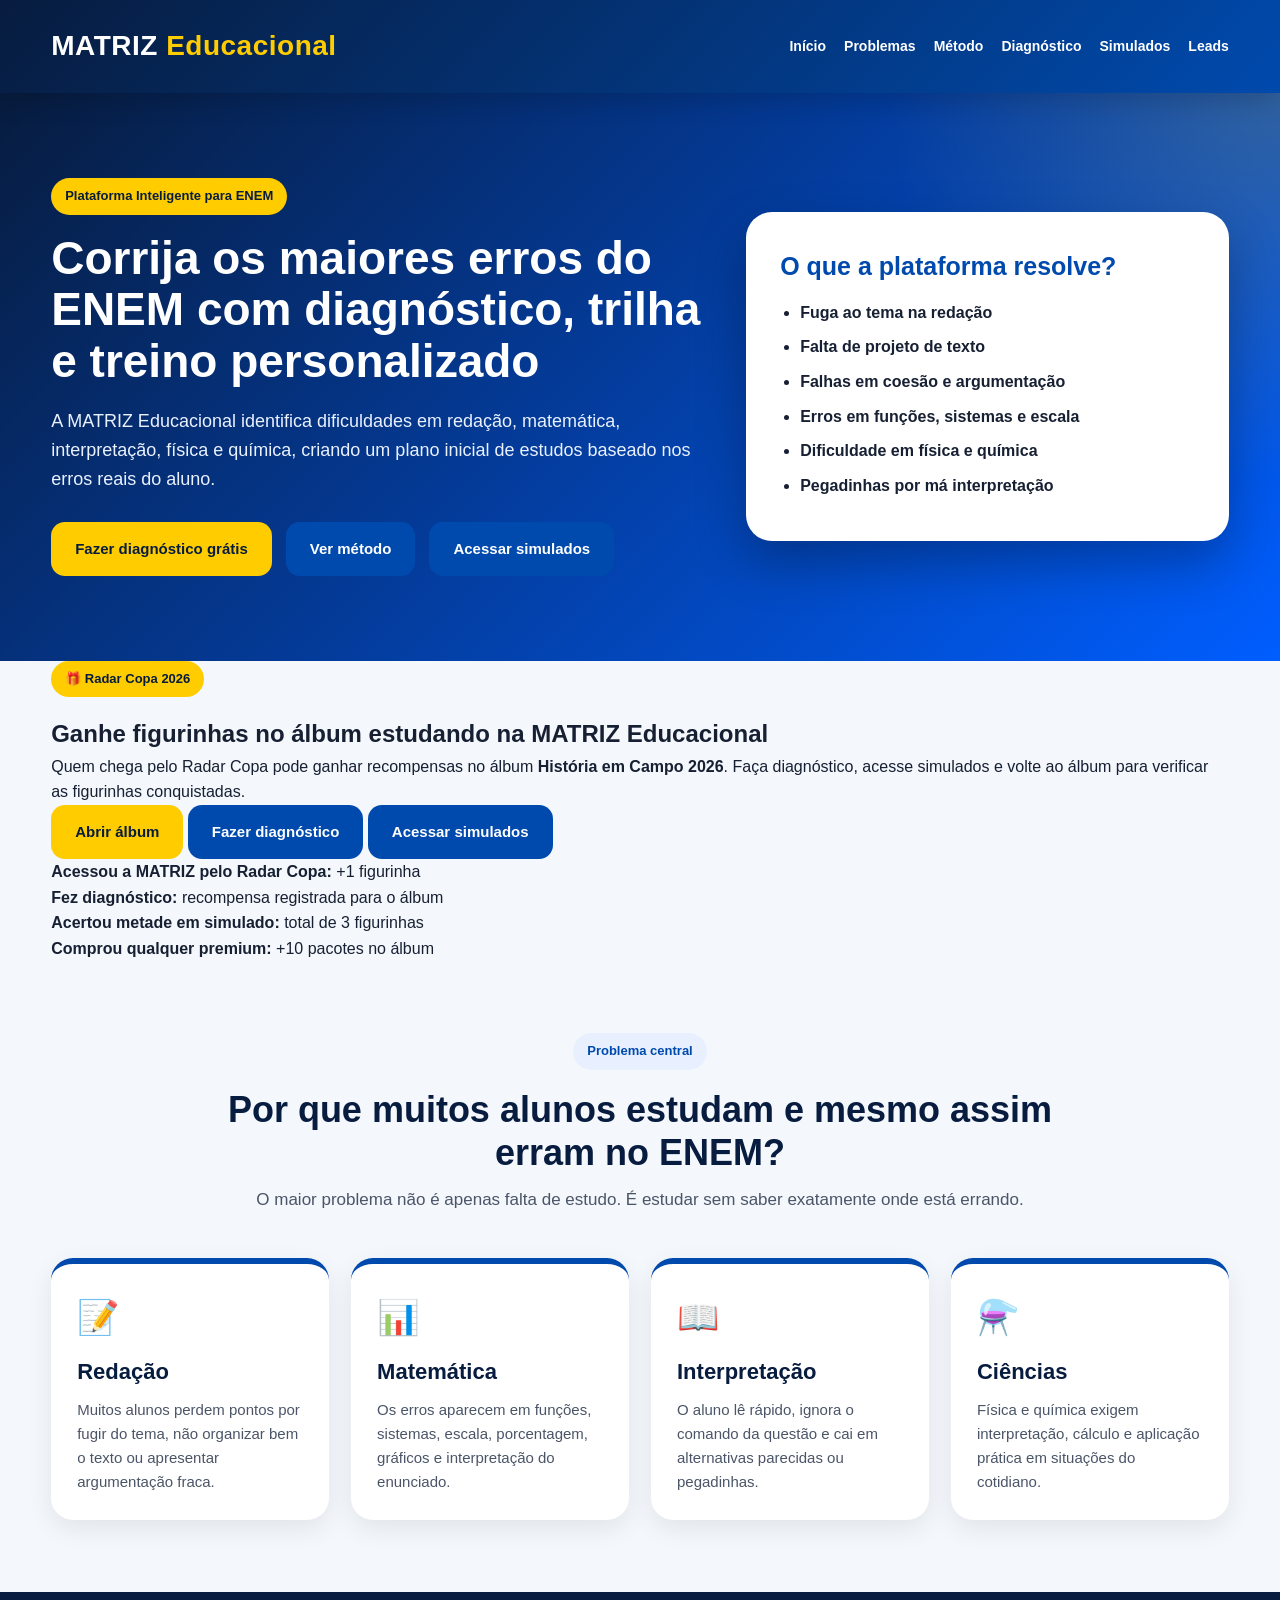
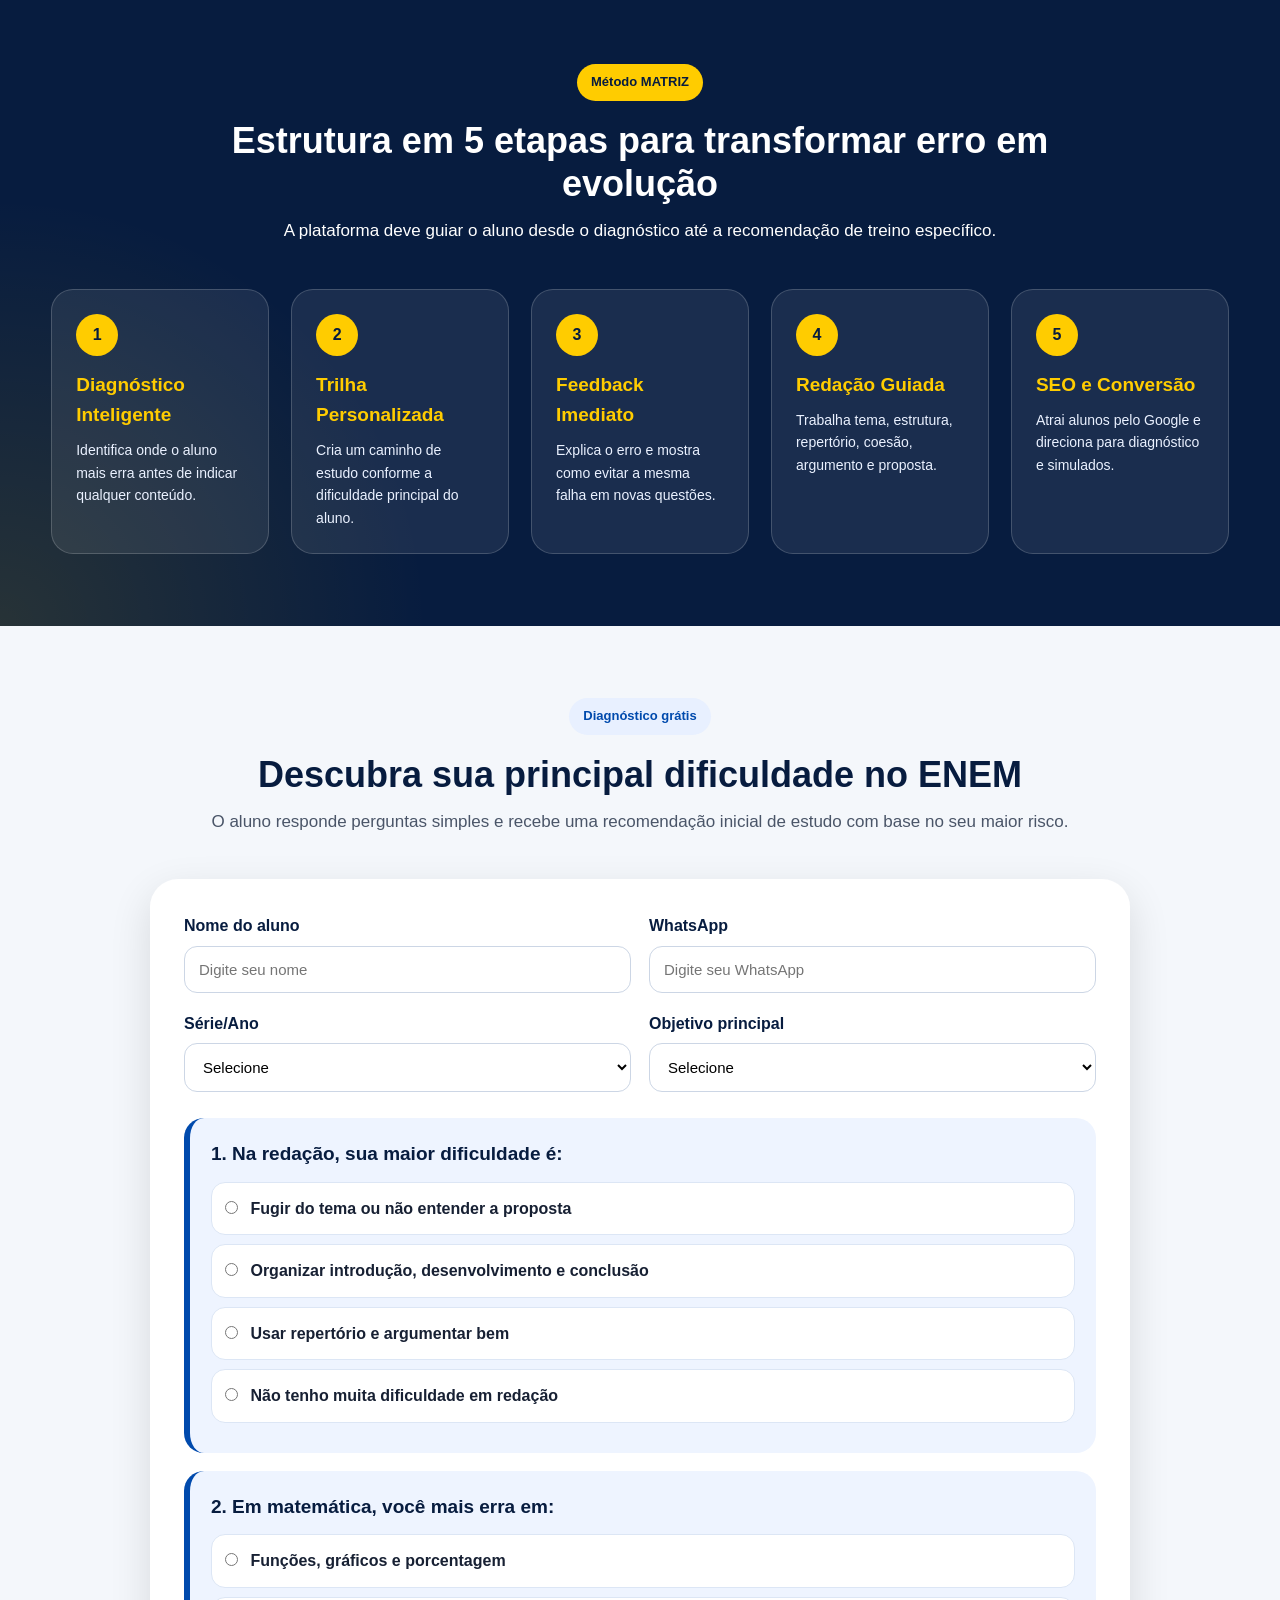
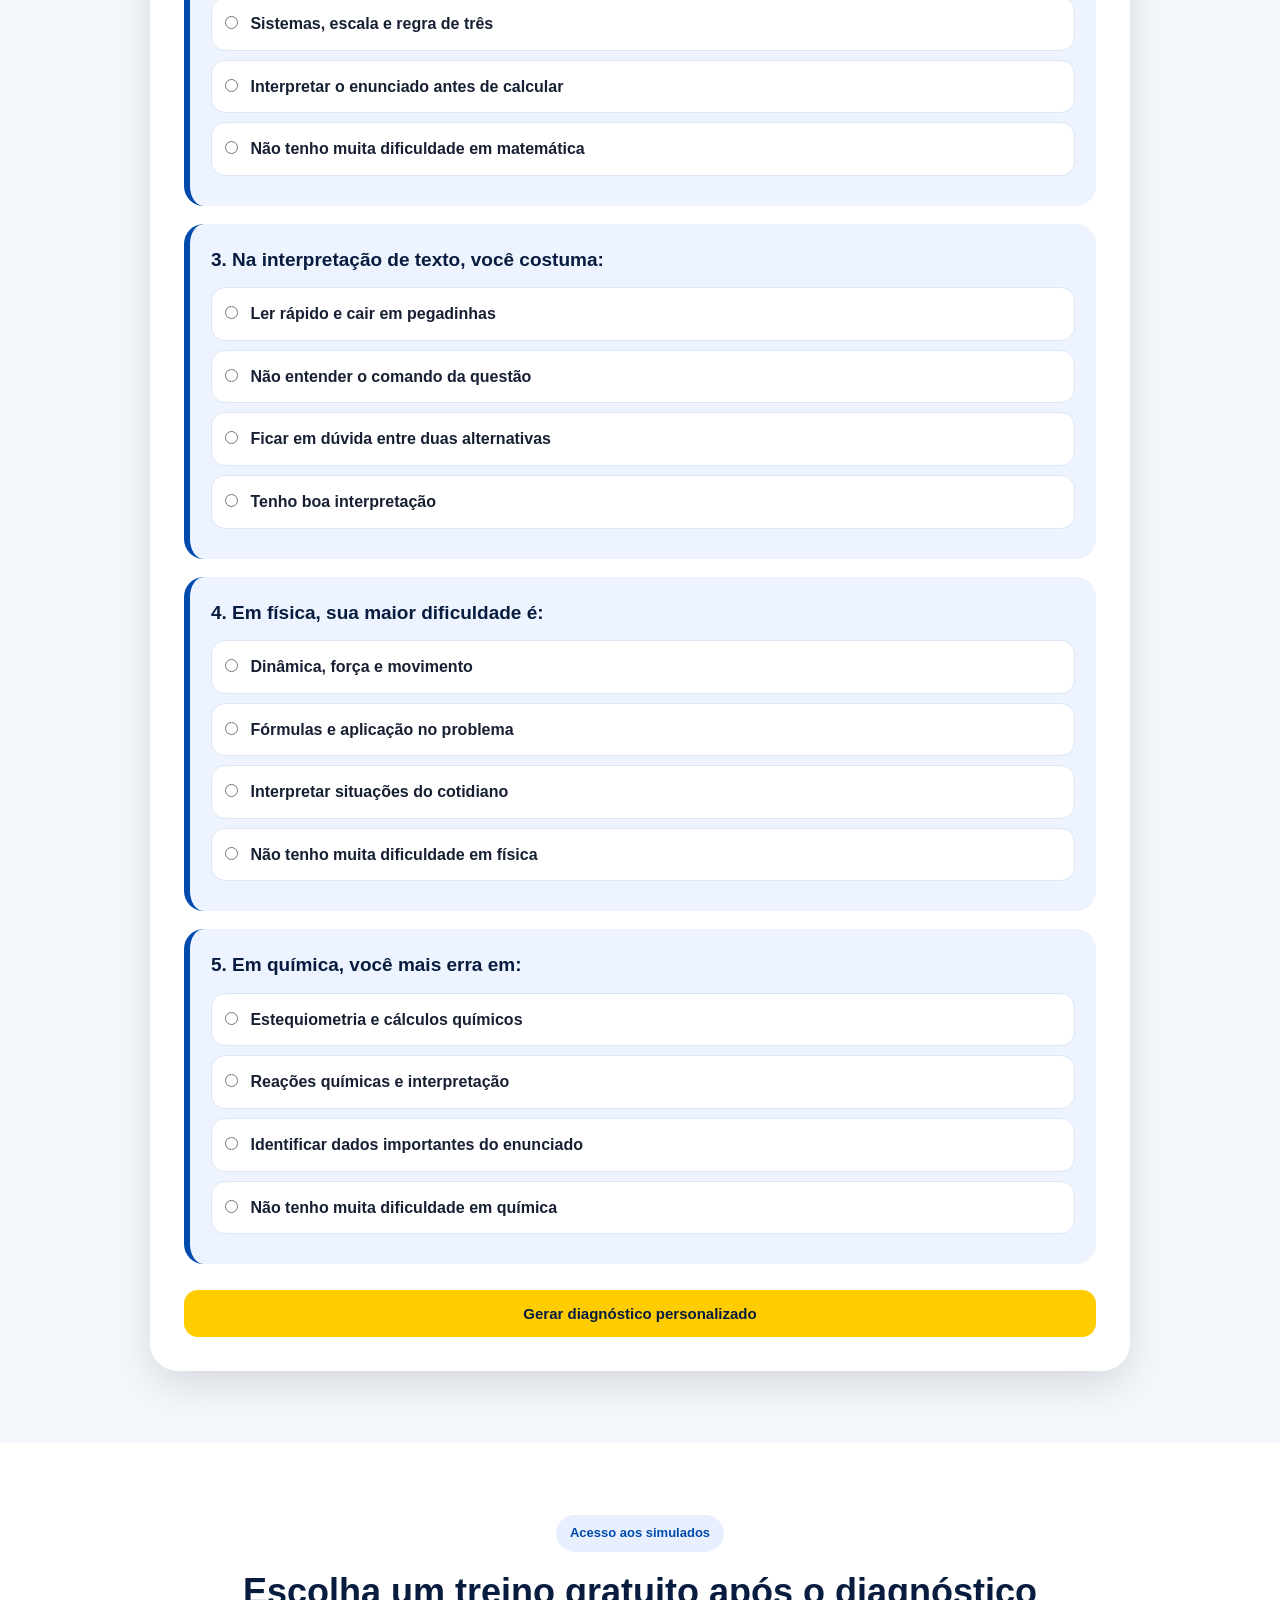
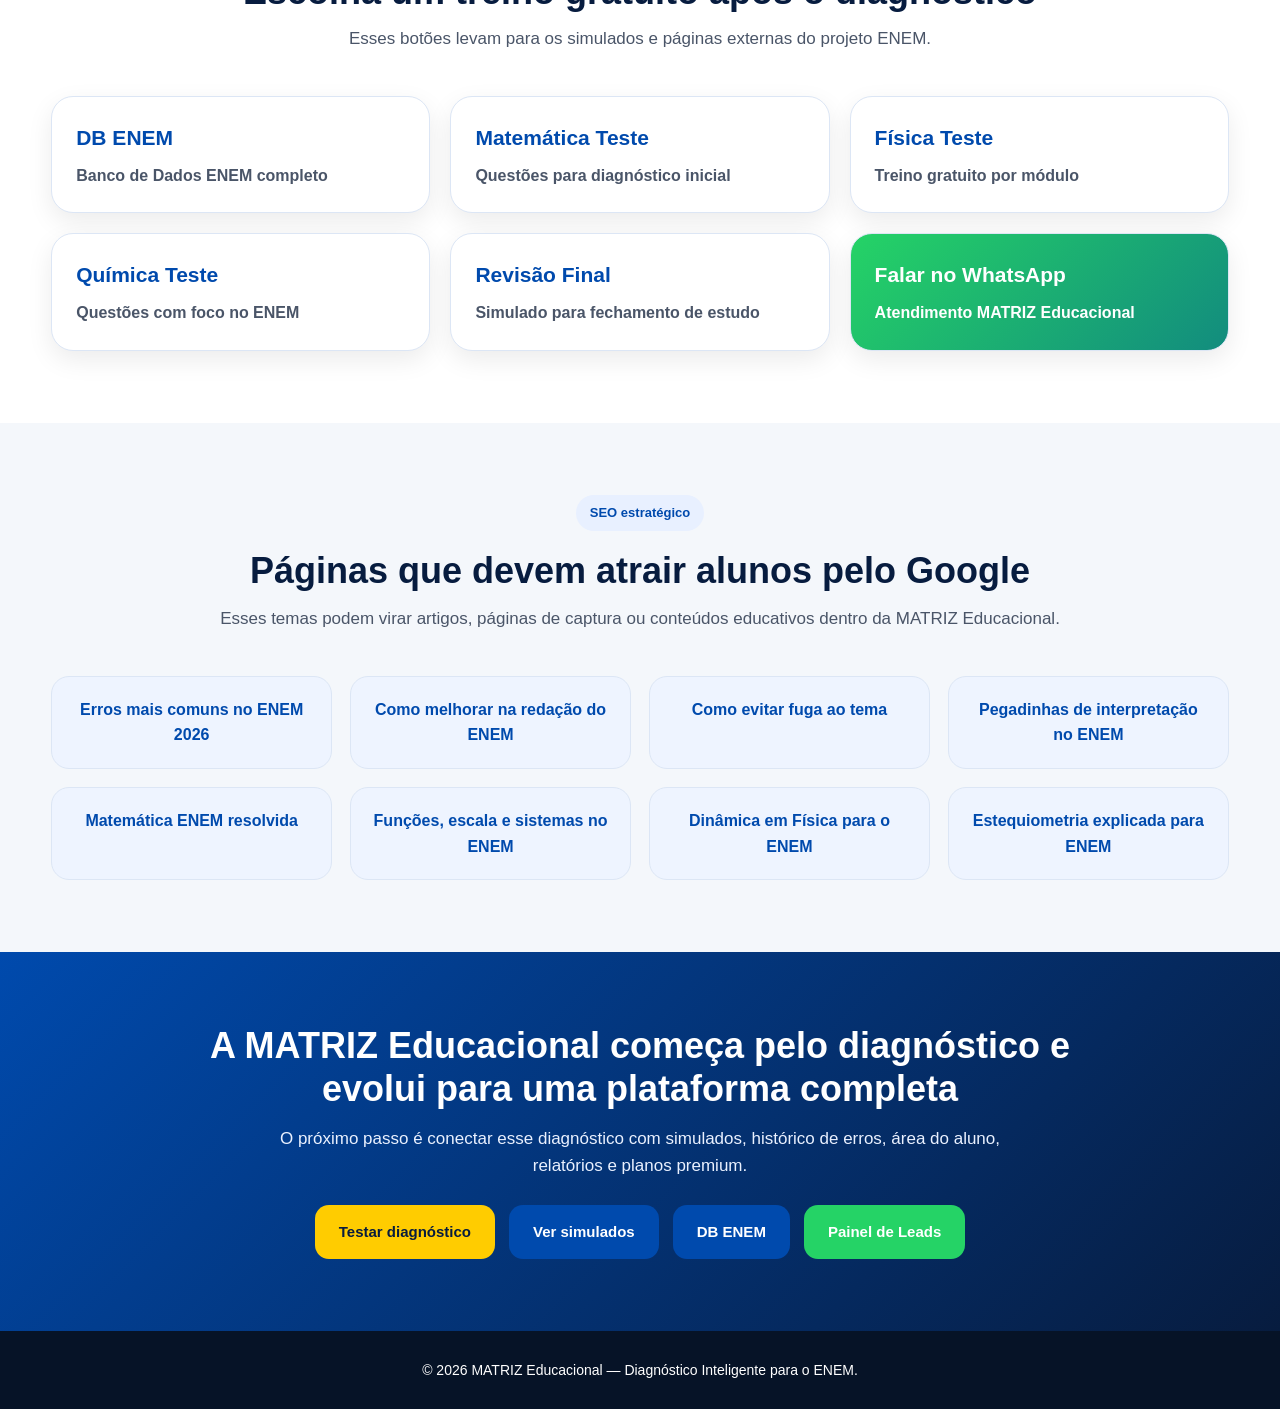
==== commit 12cdddaa: "Add files via upload" ====
--- a/index.html
+++ b/index.html
@@ -78,6 +78,34 @@
           </ul>
         </div>
 
+      </div>
+    </section>
+
+
+    <section class="radar-copa-box" id="radar-copa-recompensa">
+      <div class="container radar-copa-inner">
+        <div>
+          <span class="tag tag-amarela">🎁 Radar Copa 2026</span>
+          <h2>Ganhe figurinhas no álbum estudando na MATRIZ Educacional</h2>
+          <p>
+            Quem chega pelo Radar Copa pode ganhar recompensas no álbum
+            <strong>História em Campo 2026</strong>. Faça diagnóstico, acesse simulados
+            e volte ao álbum para verificar as figurinhas conquistadas.
+          </p>
+
+          <div class="radar-copa-actions">
+            <a class="btn btn-principal" href="https://cincoregioes-star.github.io/RADAR%20COPA%202026%20COM%20%C3%81LBUM/album/index.html?origem=radar_copa_album" target="_blank" rel="noopener noreferrer">Abrir álbum</a>
+            <a class="btn btn-secundario" href="#diagnostico">Fazer diagnóstico</a>
+            <a class="btn btn-secundario" href="#simulados">Acessar simulados</a>
+          </div>
+        </div>
+
+        <div class="radar-copa-regras">
+          <div><b>Acessou a MATRIZ pelo Radar Copa:</b> +1 figurinha</div>
+          <div><b>Fez diagnóstico:</b> recompensa registrada para o álbum</div>
+          <div><b>Acertou metade em simulado:</b> total de 3 figurinhas</div>
+          <div><b>Comprou qualquer premium:</b> +10 pacotes no álbum</div>
+        </div>
       </div>
     </section>
 
@@ -387,27 +415,27 @@
         </div>
 
         <div class="simulados-grid">
-          <a class="simulado-card" target="_blank" href="https://cincoregioes-star.github.io/DB-ENEM/">
+          <a class="simulado-card" target="_blank" href="https://cincoregioes-star.github.io/DB-ENEM/?origem=radar_copa_album">
             <strong>DB ENEM</strong>
             <span>Banco de Dados ENEM completo</span>
           </a>
 
-          <a class="simulado-card" target="_blank" href="https://cincoregioes-star.github.io/matematica-teste/">
+          <a class="simulado-card" target="_blank" href="https://cincoregioes-star.github.io/matematica-teste/?origem=radar_copa_album">
             <strong>Matemática Teste</strong>
             <span>Questões para diagnóstico inicial</span>
           </a>
 
-          <a class="simulado-card" target="_blank" href="https://cincoregioes-star.github.io/fisica-teste/">
+          <a class="simulado-card" target="_blank" href="https://cincoregioes-star.github.io/fisica-teste/?origem=radar_copa_album">
             <strong>Física Teste</strong>
             <span>Treino gratuito por módulo</span>
           </a>
 
-          <a class="simulado-card" target="_blank" href="https://cincoregioes-star.github.io/quimica-teste/">
+          <a class="simulado-card" target="_blank" href="https://cincoregioes-star.github.io/quimica-teste/?origem=radar_copa_album">
             <strong>Química Teste</strong>
             <span>Questões com foco no ENEM</span>
           </a>
 
-          <a class="simulado-card" target="_blank" href="https://cincoregioes-star.github.io/revisao-final-enem-teste/">
+          <a class="simulado-card" target="_blank" href="https://cincoregioes-star.github.io/revisao-final-enem-teste/?origem=radar_copa_album">
             <strong>Revisão Final</strong>
             <span>Simulado para fechamento de estudo</span>
           </a>
@@ -460,7 +488,7 @@
         <div class="acoes cta-botoes-final">
           <a href="#diagnostico" class="btn btn-principal">Testar diagnóstico</a>
           <a href="#simulados" class="btn btn-secundario">Ver simulados</a>
-          <a target="_blank" href="https://cincoregioes-star.github.io/DB-ENEM/" class="btn btn-secundario">DB ENEM</a>
+          <a target="_blank" href="https://cincoregioes-star.github.io/DB-ENEM/?origem=radar_copa_album" class="btn btn-secundario">DB ENEM</a>
           <a target="_blank" href="leads.html" class="btn btn-whatsapp">Painel de Leads</a>
         </div>
       </div>
@@ -475,5 +503,26 @@
   </footer>
 
   <script src="script.js?v=20260429-1"></script>
+  <script src="radar-copa-parceiro.js"></script>
+
+  <script>
+    document.addEventListener("DOMContentLoaded", function(){
+      const btnDiagnostico = document.querySelector('button[onclick="gerarResultado()"]');
+      if(btnDiagnostico){
+        btnDiagnostico.addEventListener("click", function(){
+          setTimeout(function(){
+            if(window.RadarCopaParceiro && typeof RadarCopaParceiro.adicionarRecompensa === "function"){
+              RadarCopaParceiro.adicionarRecompensa({
+                tipo: "diagnostico_matriz",
+                descricao: "Você fez o diagnóstico da MATRIZ Educacional pelo Radar Copa.",
+                figurinhas: 1,
+                idSimulado: "diagnostico_matriz"
+              });
+            }
+          }, 800);
+        });
+      }
+    });
+  </script>
 </body>
 </html>
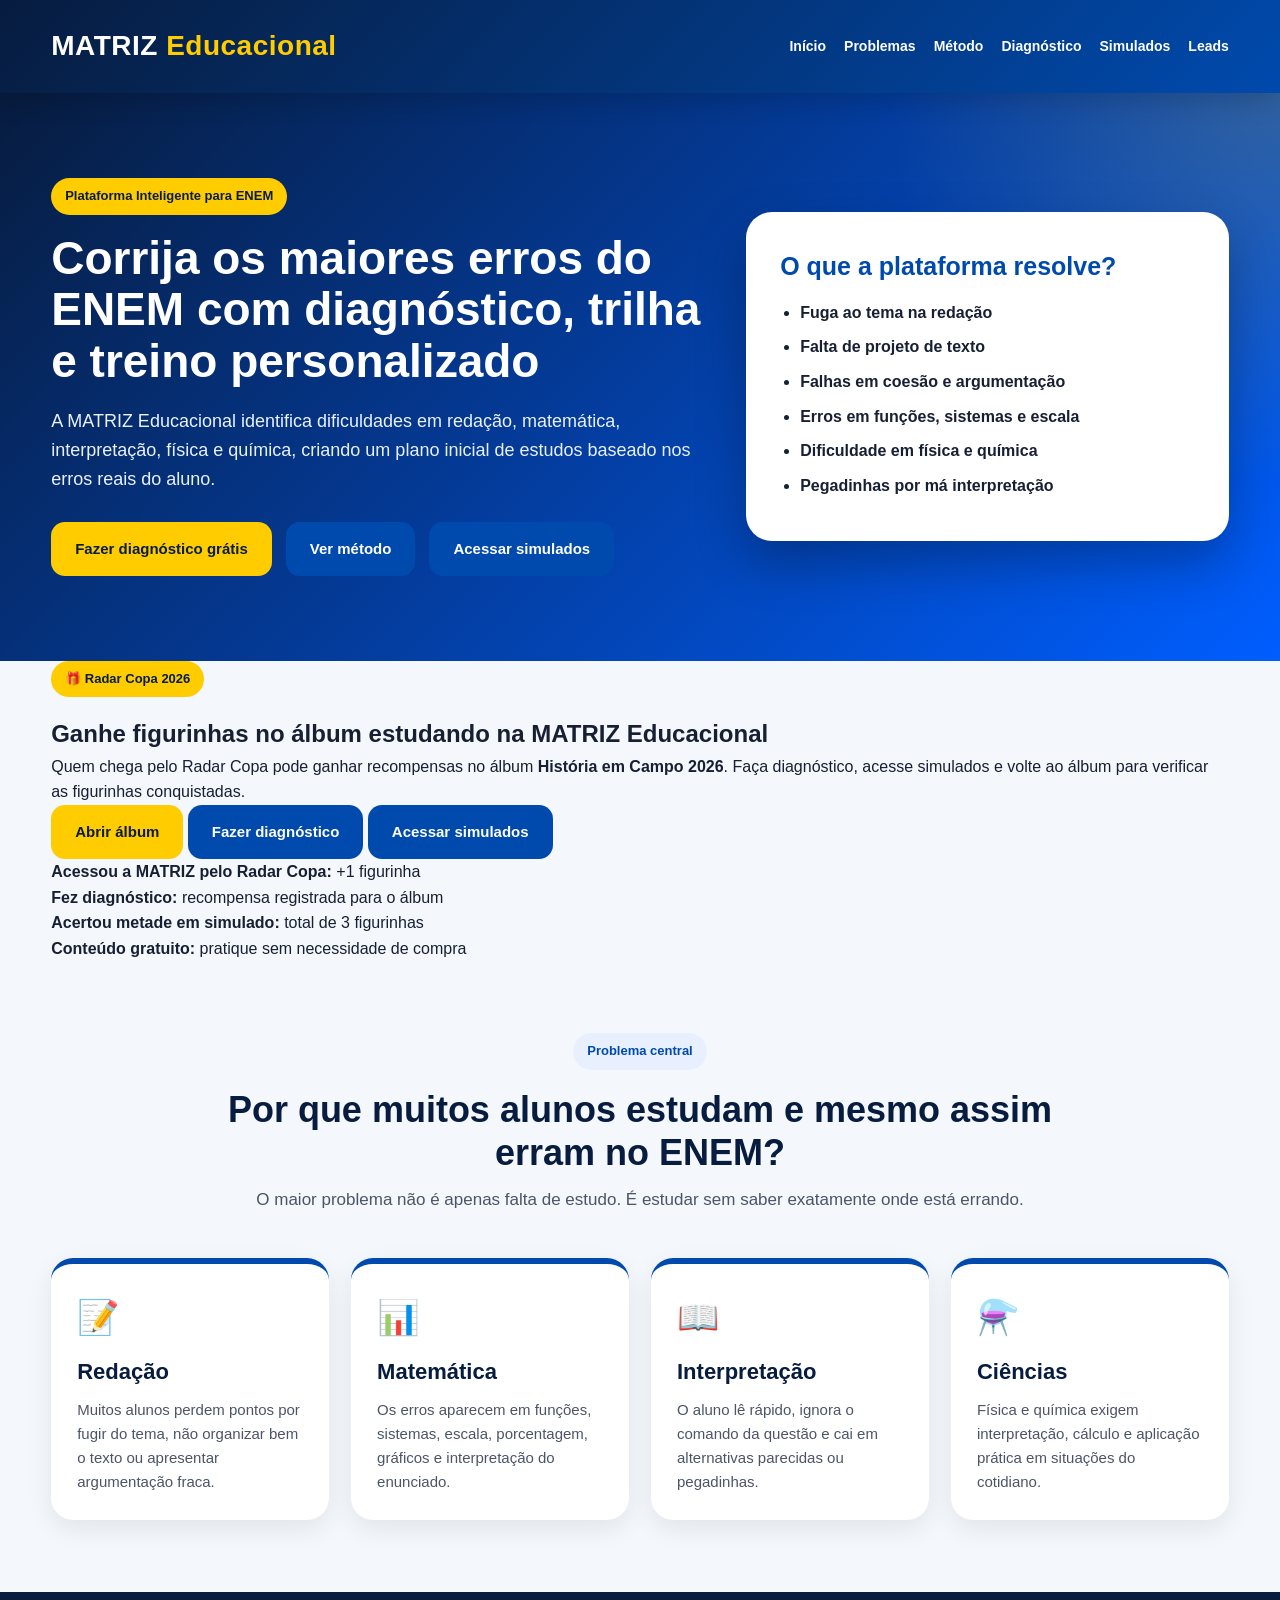
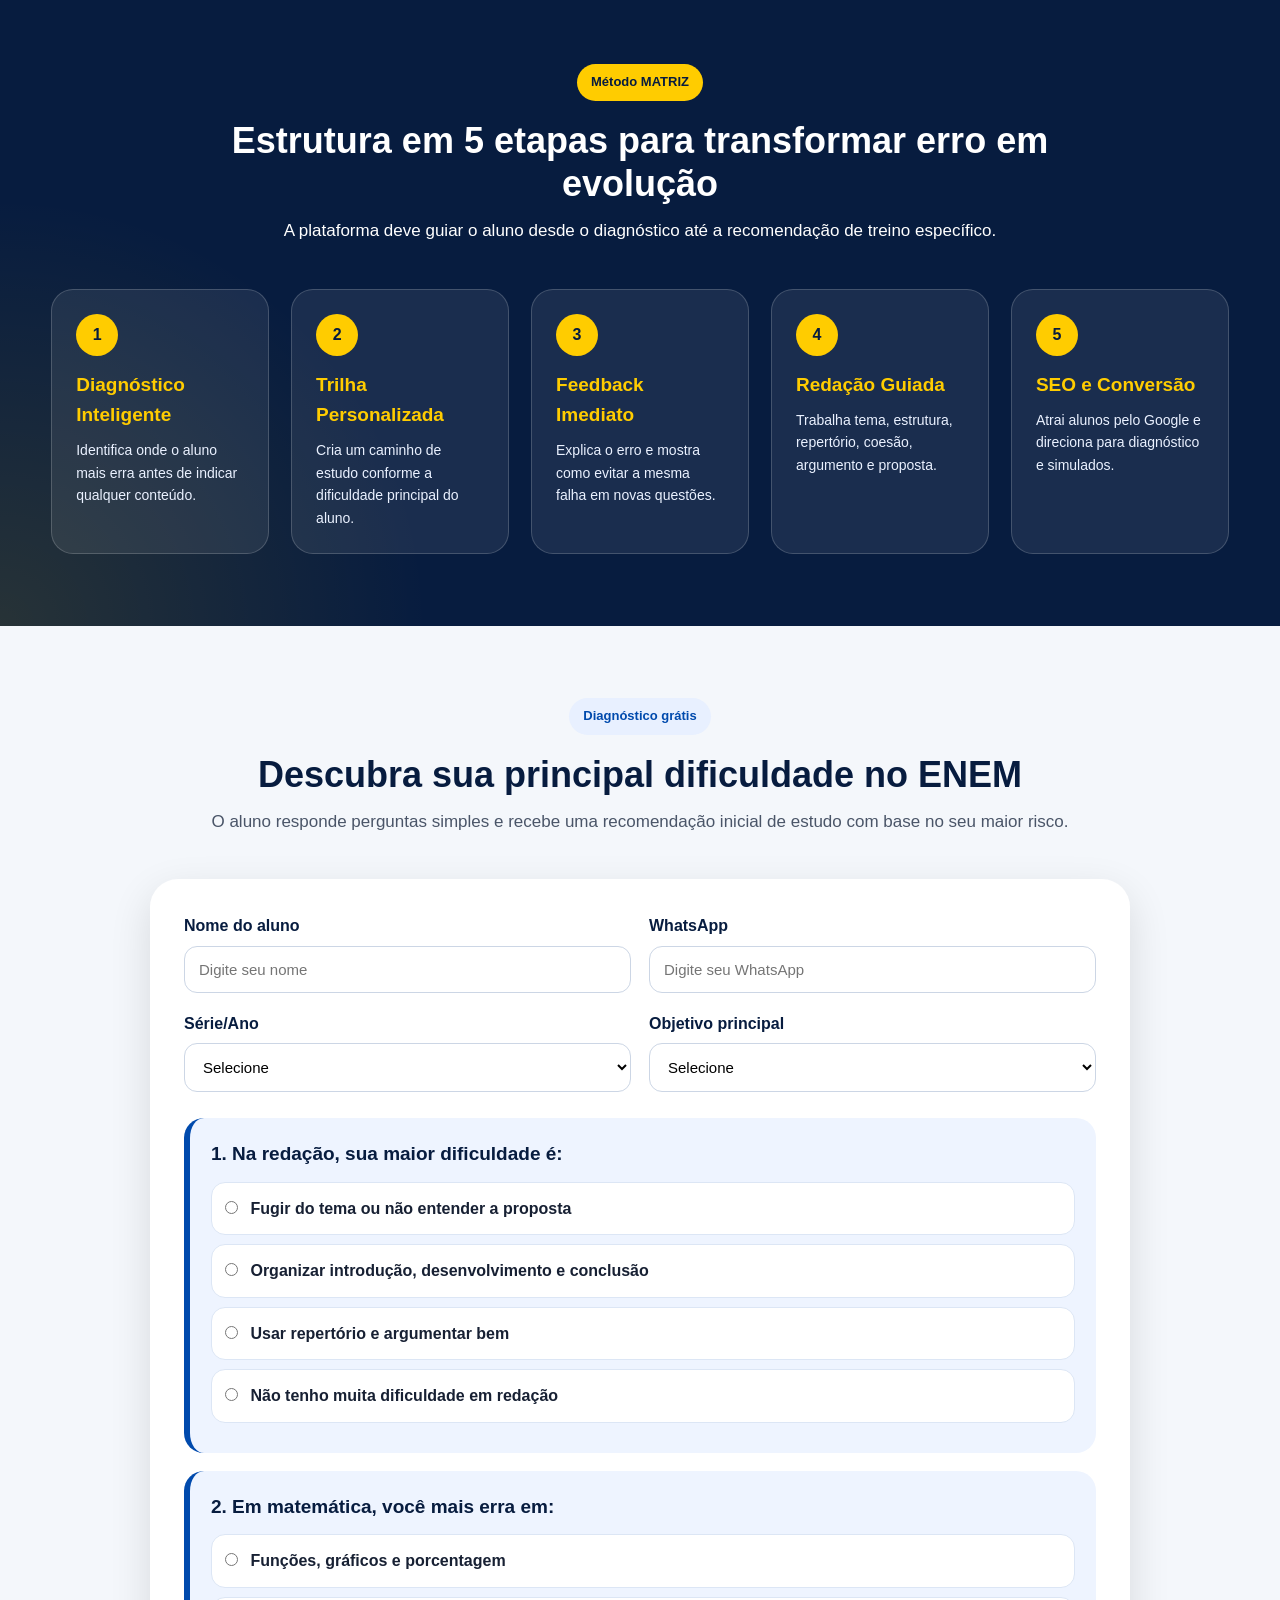
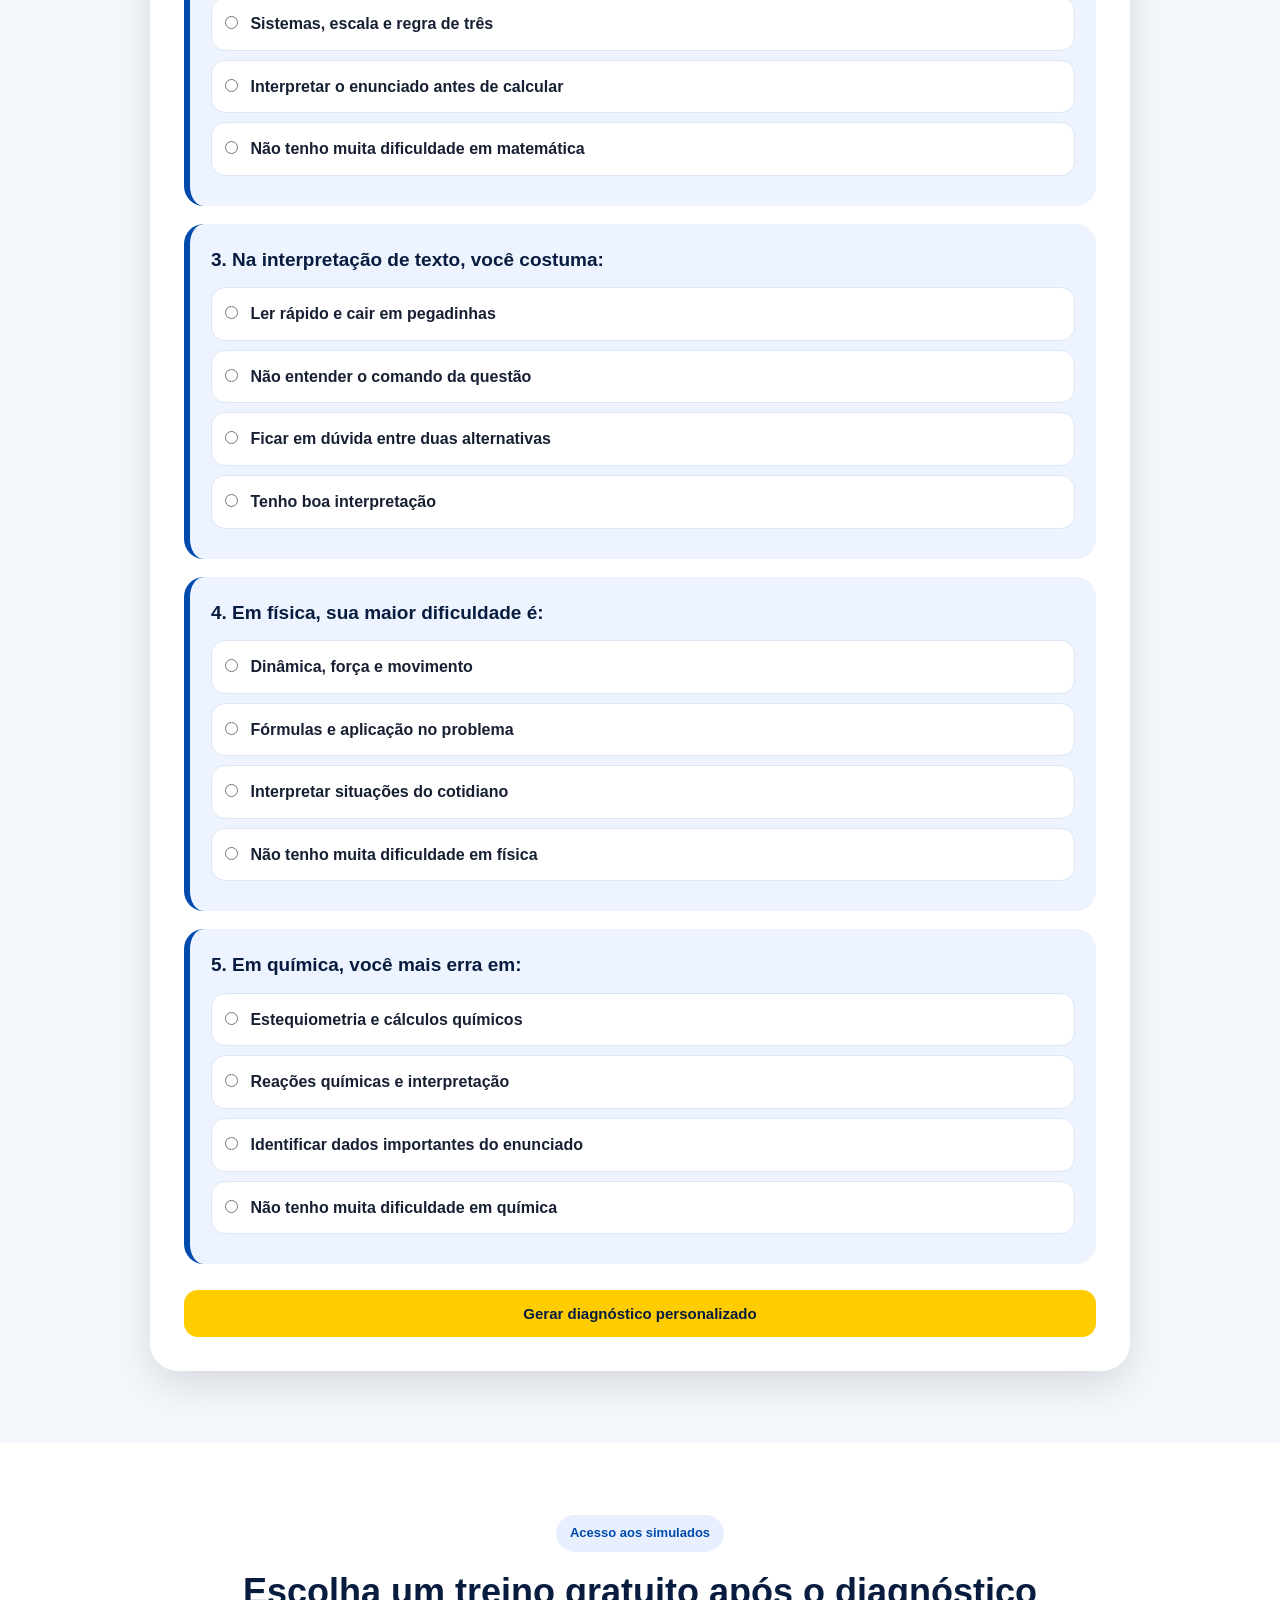
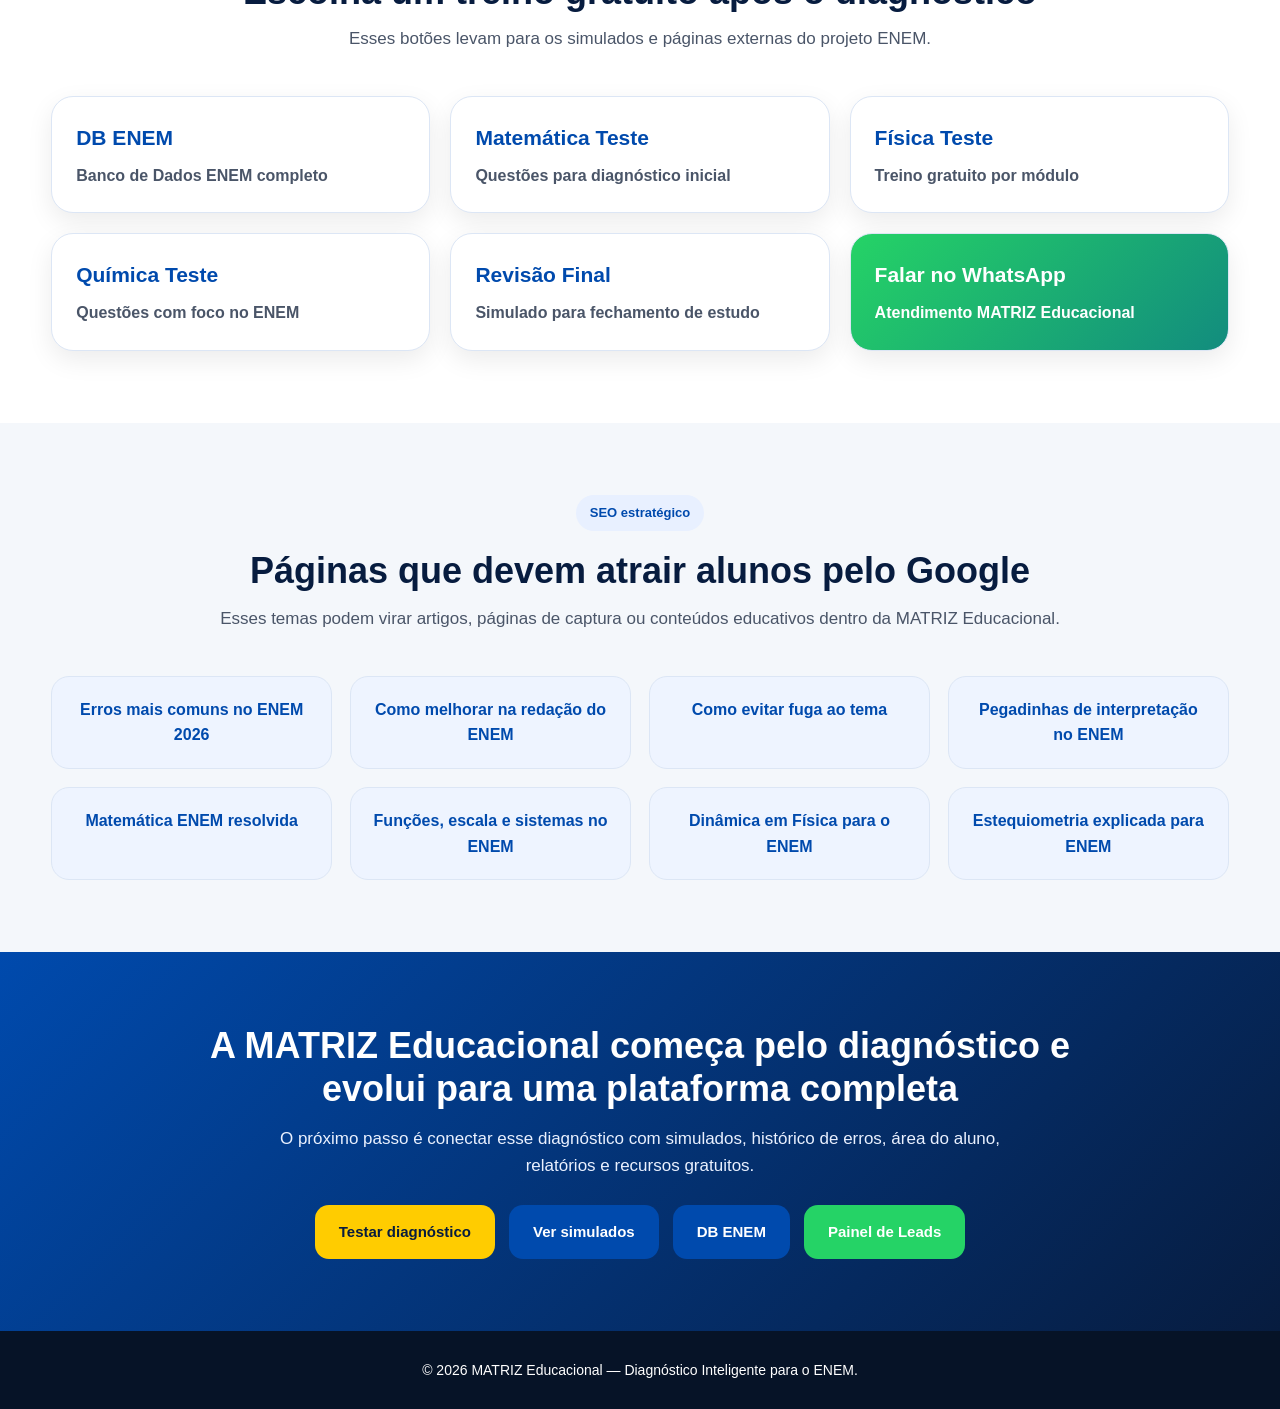
==== commit cd0bdb17: "refactor: retirar referências comerciais da MATRIZ Educacional" ====
--- a/index.html
+++ b/index.html
@@ -94,7 +94,7 @@
           </p>
 
           <div class="radar-copa-actions">
-            <a class="btn btn-principal" href="https://cincoregioes-star.github.io/RADAR%20COPA%202026%20COM%20%C3%81LBUM/album/index.html?origem=radar_copa_album" target="_blank" rel="noopener noreferrer">Abrir álbum</a>
+            <a class="btn btn-principal" href="https://dev-orient-social.github.io/radar-copa-2026-com-album/album/index.html?origem=radar_copa_album" target="_blank" rel="noopener noreferrer">Abrir álbum</a>
             <a class="btn btn-secundario" href="#diagnostico">Fazer diagnóstico</a>
             <a class="btn btn-secundario" href="#simulados">Acessar simulados</a>
           </div>
@@ -104,7 +104,7 @@
           <div><b>Acessou a MATRIZ pelo Radar Copa:</b> +1 figurinha</div>
           <div><b>Fez diagnóstico:</b> recompensa registrada para o álbum</div>
           <div><b>Acertou metade em simulado:</b> total de 3 figurinhas</div>
-          <div><b>Comprou qualquer premium:</b> +10 pacotes no álbum</div>
+          <div><b>Conteúdo gratuito:</b> pratique sem necessidade de compra</div>
         </div>
       </div>
     </section>
@@ -482,7 +482,7 @@
 
         <p>
           O próximo passo é conectar esse diagnóstico com simulados, histórico de erros,
-          área do aluno, relatórios e planos premium.
+          área do aluno, relatórios e recursos gratuitos.
         </p>
 
         <div class="acoes cta-botoes-final">
@@ -525,4 +525,4 @@
     });
   </script>
 </body>
-</html>+</html>
